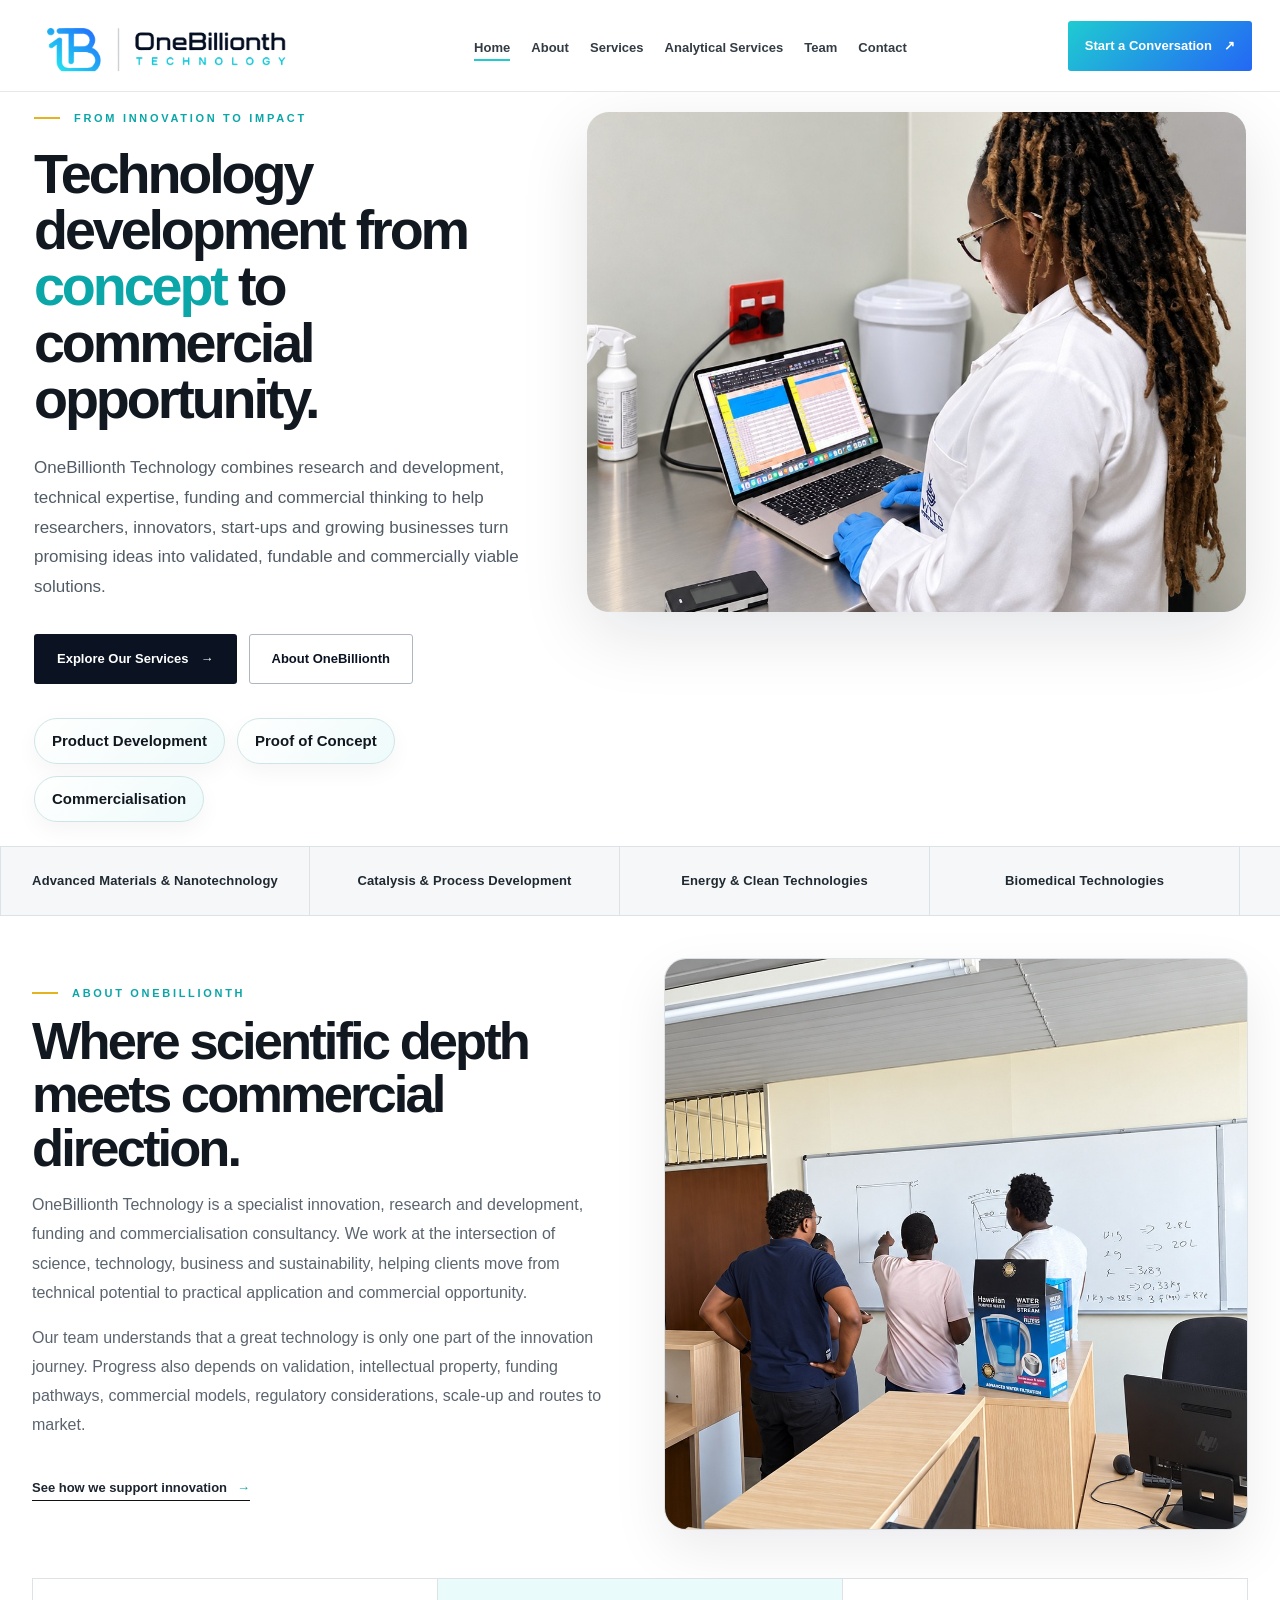
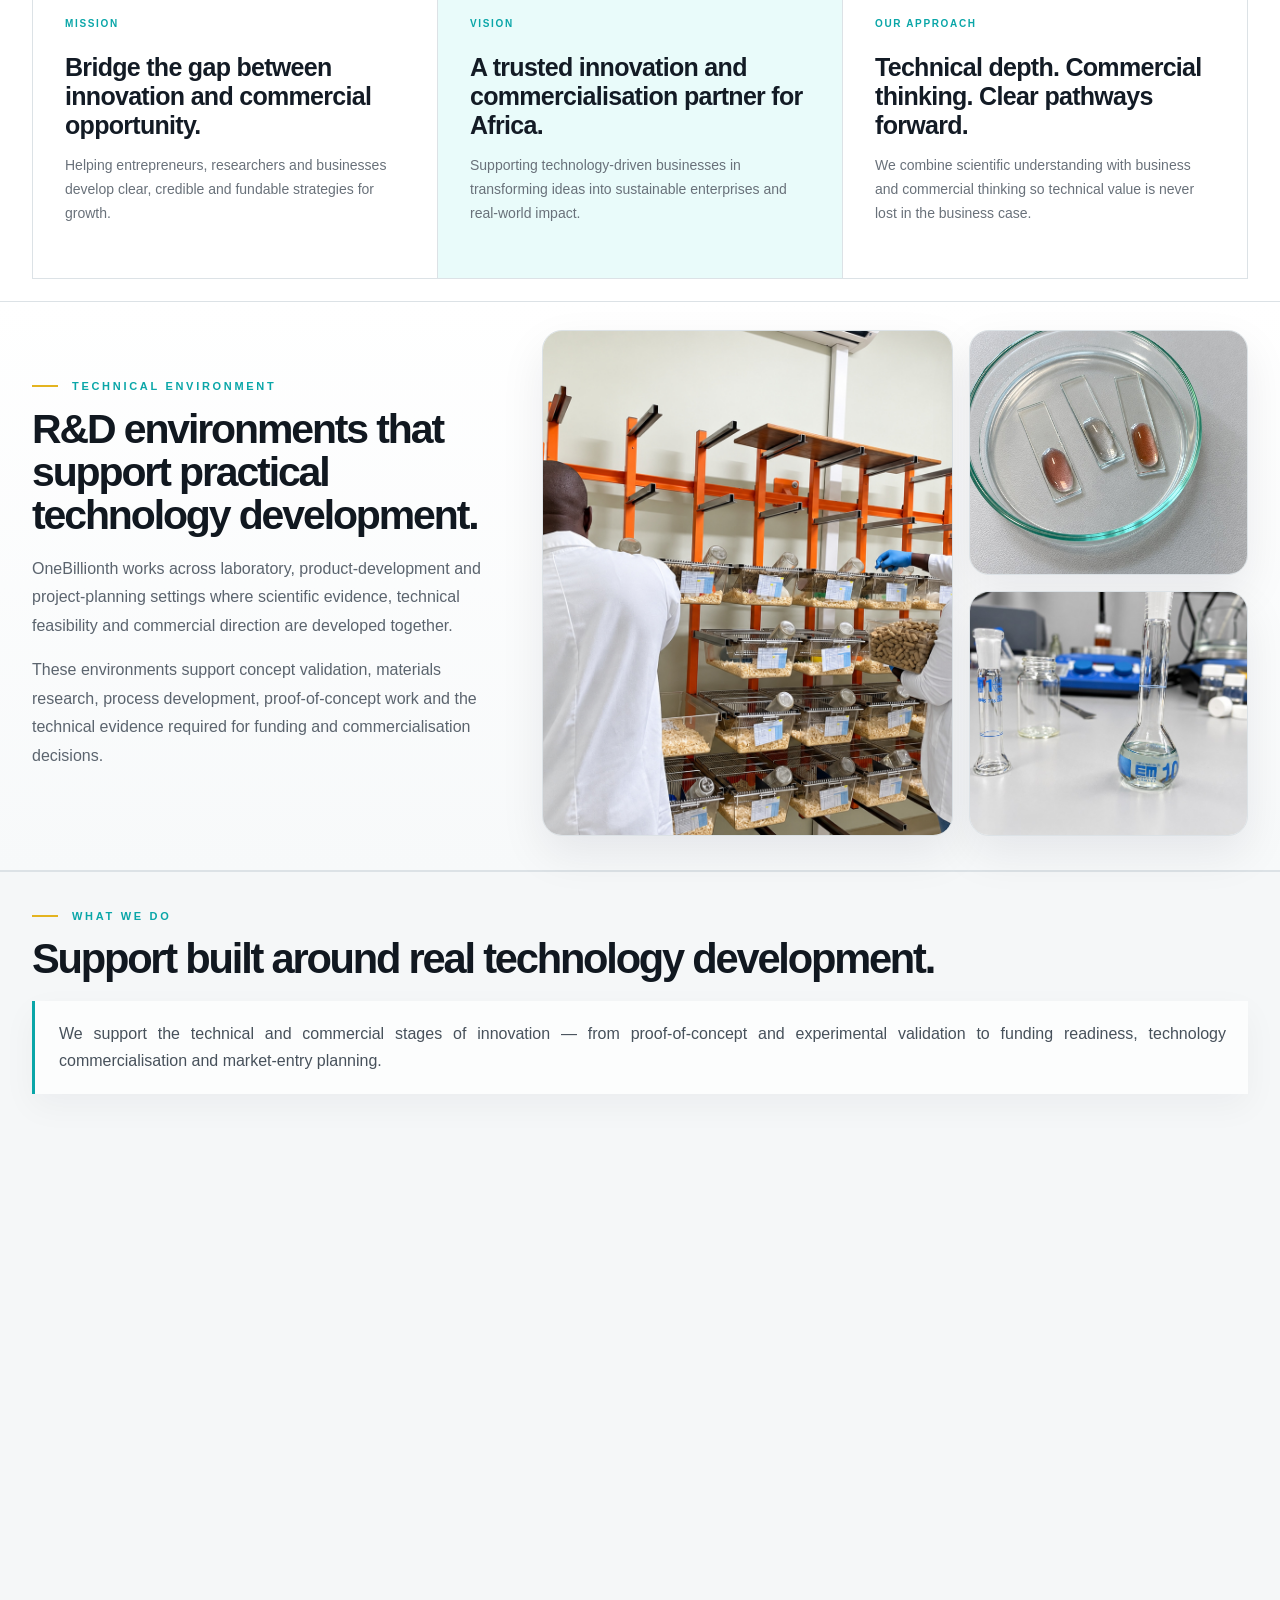
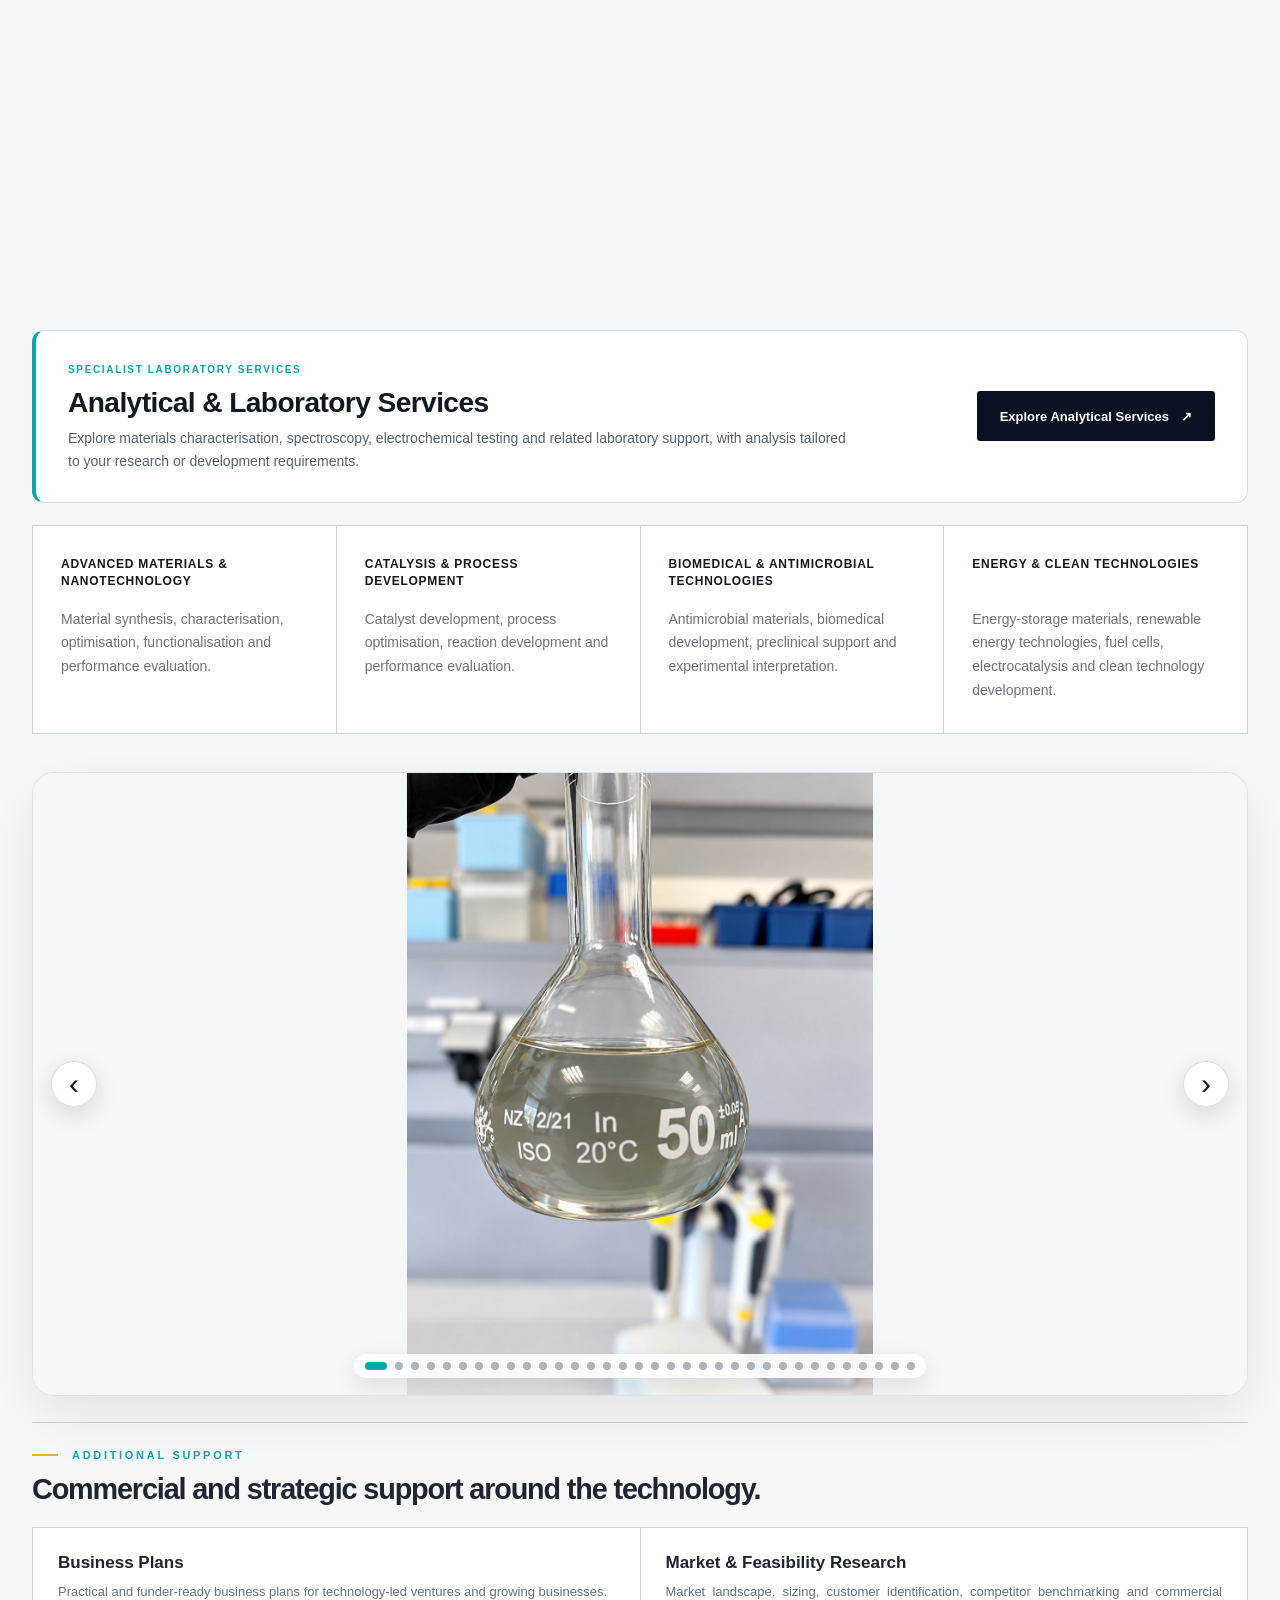
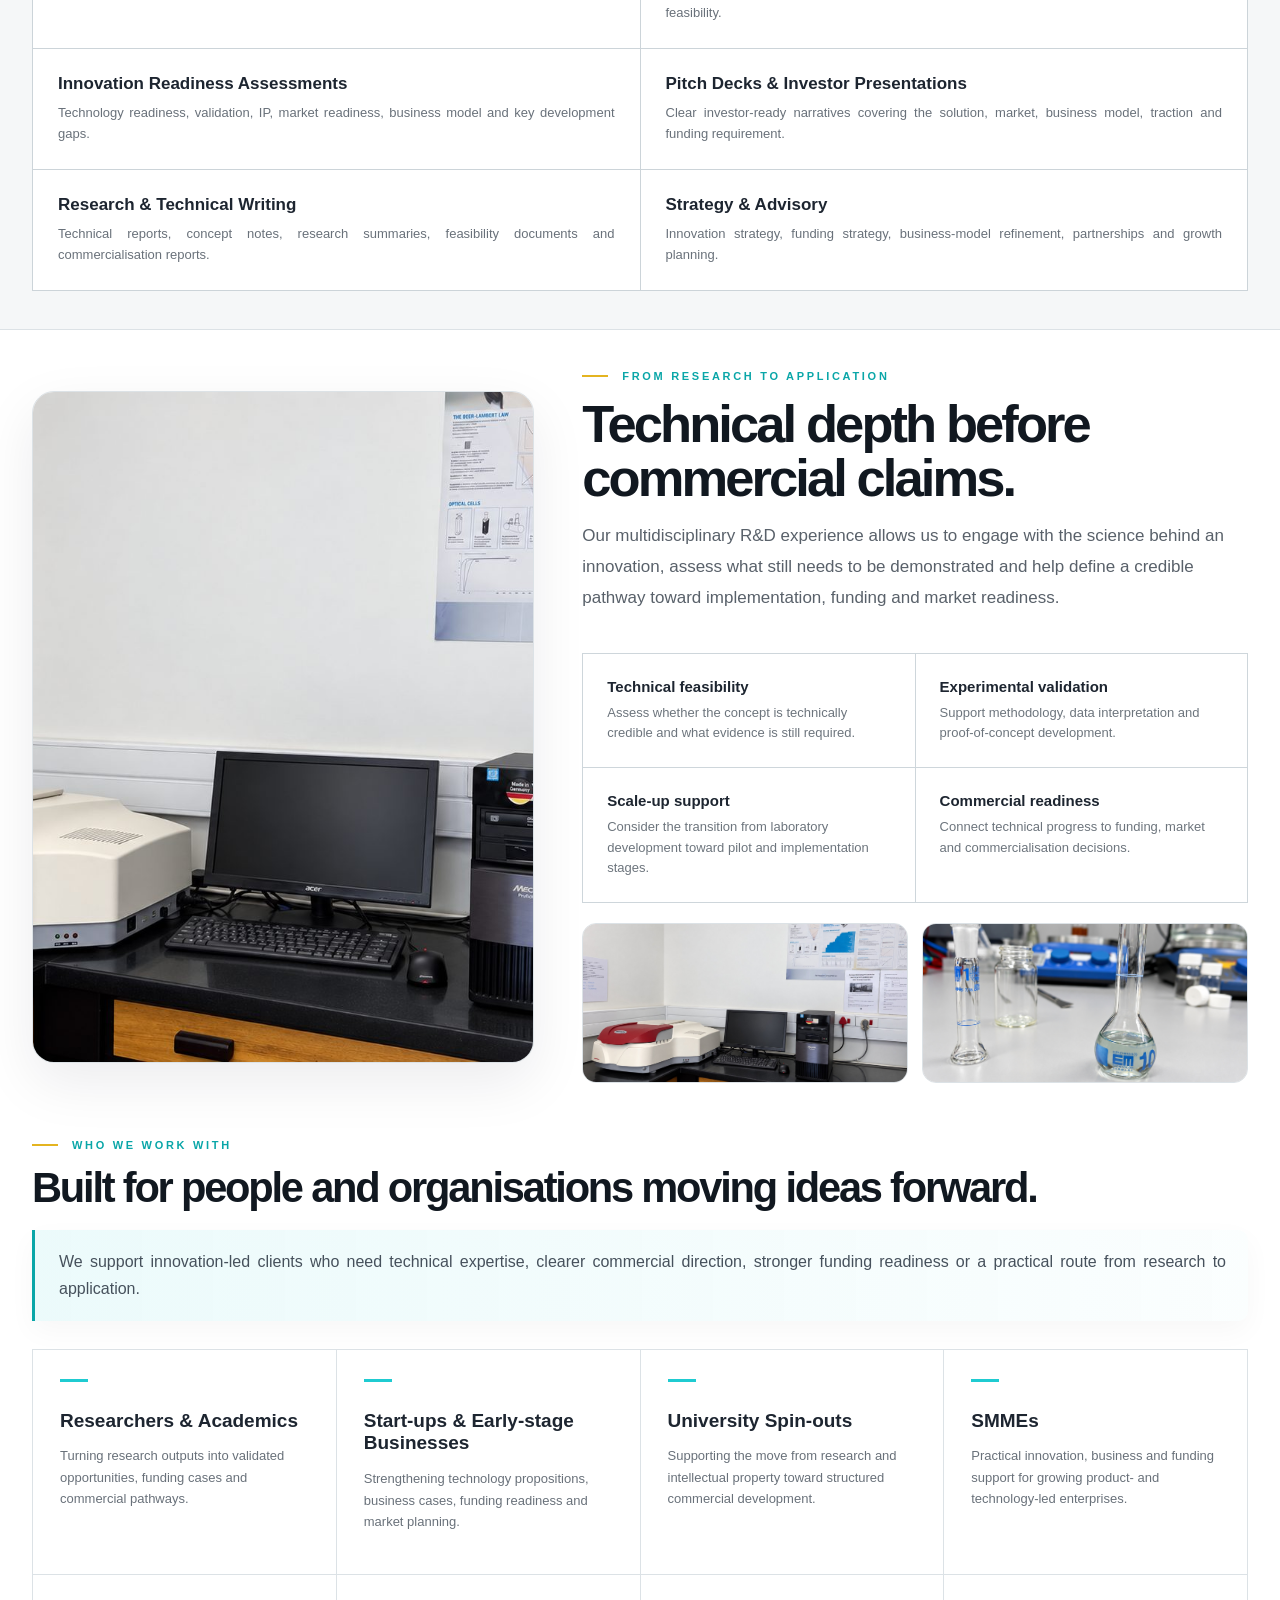
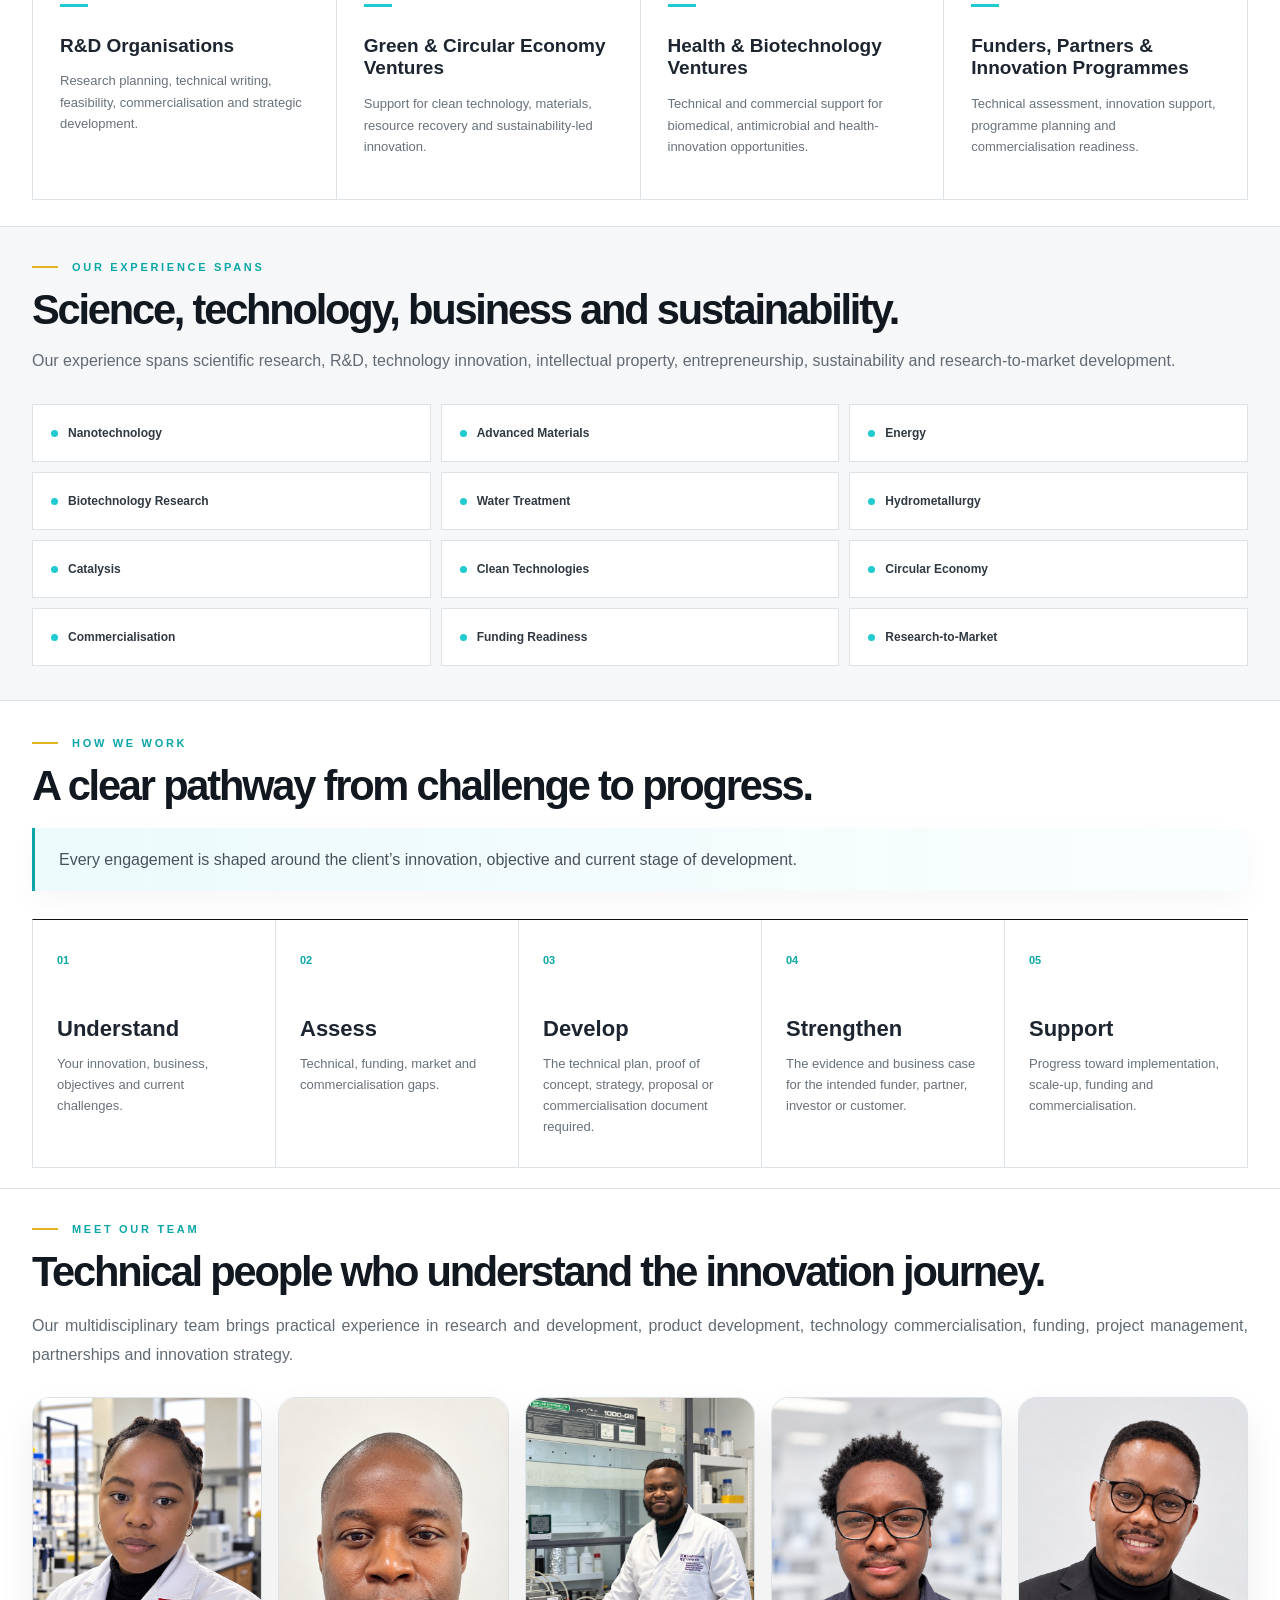
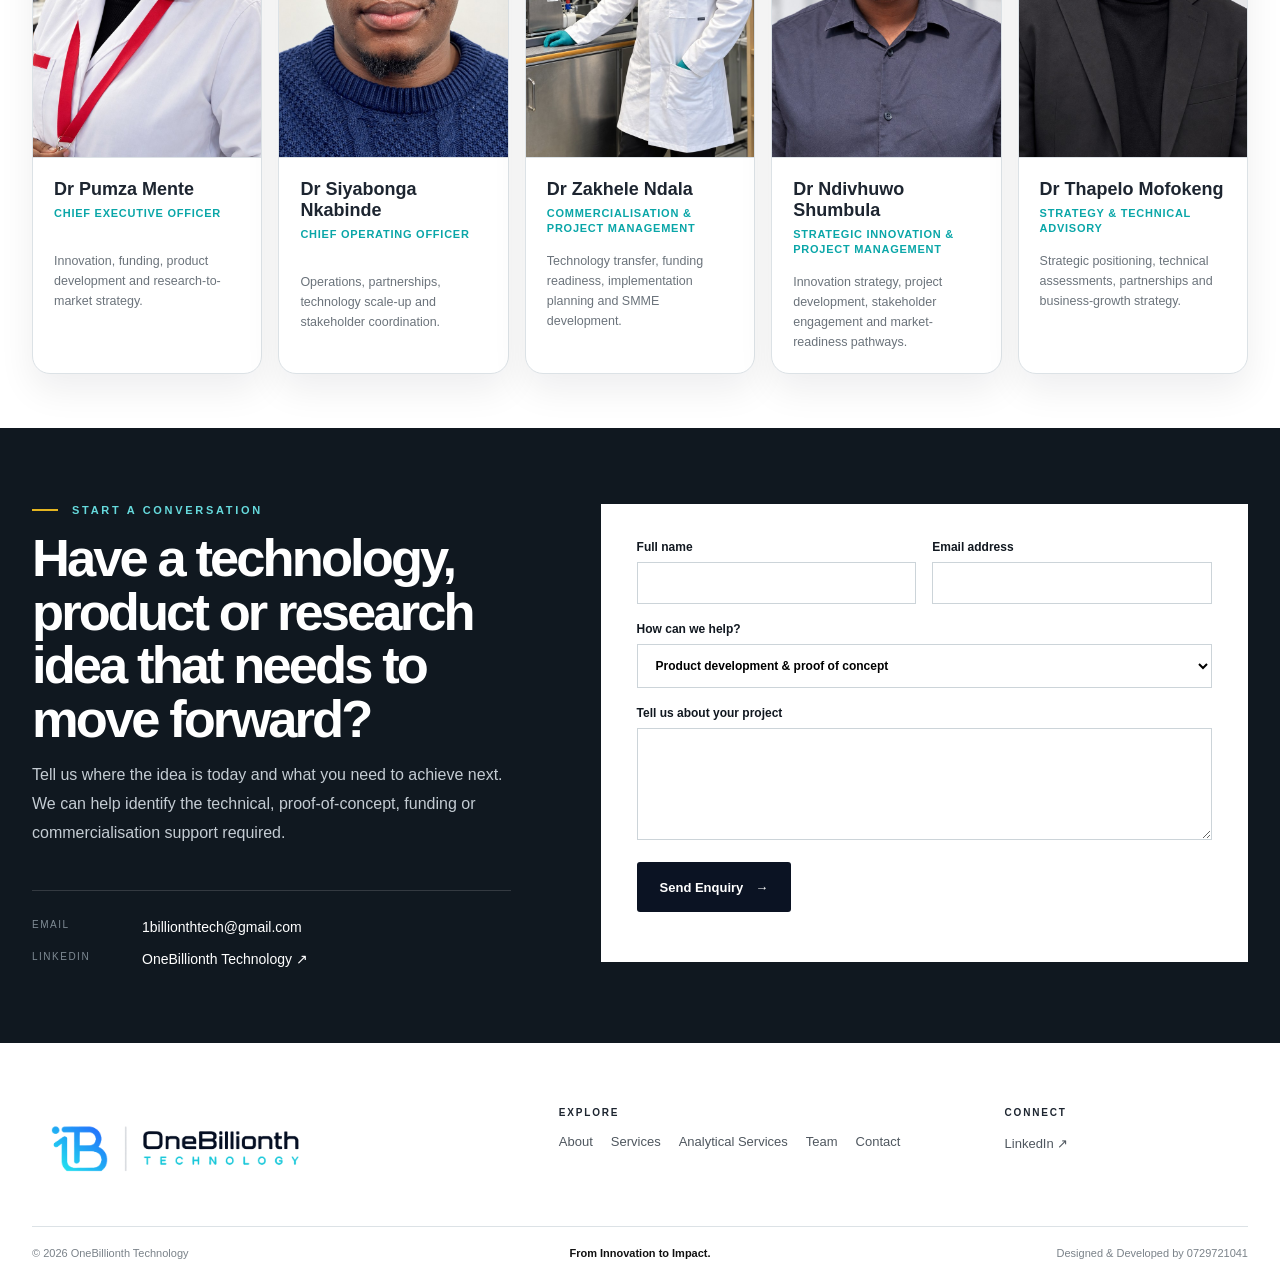
==== index.html @ 209e4586 "Add files via upload" ====
<!doctype html>
<html lang="en">
<head>
  <meta charset="utf-8" />
  <meta name="viewport" content="width=device-width, initial-scale=1" />
  <meta name="description" content="OneBillionth Technology supports product development, proof of concept, technology commercialisation, funding and science, technology and innovation training." />
  <meta name="theme-color" content="#ffffff" />
  <title>OneBillionth Technology | From Innovation to Impact</title>
  <link rel="icon" href="assets/favicon.ico" />
  <link rel="stylesheet" href="home.css" />
</head>
<body>
  <div class="page-progress" id="pageProgress"></div>

  <header class="site-header" id="siteHeader">
    <a class="brand" href="#home" aria-label="OneBillionth Technology home">
      <img src="assets/onebillionth-horizontal.png" alt="OneBillionth Technology" />
    </a>

    <nav class="desktop-nav" aria-label="Primary navigation">
      <a class="active" href="#home">Home</a>
      <a href="#about">About</a>
      <a href="#services">Services</a>
      <a href="analytical-services/index.html">Analytical Services</a>
      <a href="#team">Team</a>
      <a href="#contact">Contact</a>
    </nav>

    <a class="button button-primary desktop-cta" href="#contact">Start a Conversation <span>↗</span></a>

    <button class="menu-button" id="menuButton" aria-label="Open menu" aria-expanded="false">
      <span></span><span></span>
    </button>
    <div class="mobile-menu" id="mobileMenu" aria-hidden="true">
      <a href="#home">Home</a>
      <a href="#about">About</a>
      <a href="#services">Services</a>
      <a href="analytical-services/index.html">Analytical Services</a>
      <a href="#team">Team</a>
      <a href="#contact">Contact</a>
    </div>
  </header>

  <main>
    <section class="hero-home page-anchor" id="home">
      <div class="hero-home-inner">
        <div class="hero-home-copy reveal">
          <div class="eyebrow">FROM INNOVATION TO IMPACT</div>
          <h1>Technology development from <span>concept</span> to commercial opportunity.</h1>
          <p>OneBillionth Technology combines research and development, technical expertise, funding and commercial thinking to help researchers, innovators, start-ups and growing businesses turn promising ideas into validated, fundable and commercially viable solutions.</p>
          <div class="hero-actions">
            <a class="button button-primary" href="#services">Explore Our Services <span>→</span></a>
            <a class="button button-outline" href="#about">About OneBillionth</a>
          </div>
          <div class="hero-focus" aria-label="Core focus areas">
            <span>Product Development</span>
            <span>Proof of Concept</span>
            <span>Commercialisation</span>
          </div>
        </div>

        <div class="hero-photo reveal">
          <img src="assets/home/product-development.jpg" alt="Scientist working with research data during product development" />
        </div>
      </div>
    </section>

    <section class="focus-strip" aria-label="OneBillionth technical focus">
      <div class="focus-strip-track">
        <div class="focus-strip-group">
          <span>Advanced Materials &amp; Nanotechnology</span>
          <span>Catalysis &amp; Process Development</span>
          <span>Energy &amp; Clean Technologies</span>
          <span>Biomedical Technologies</span>
          <span>Research-to-Market</span>
        </div>
        <div class="focus-strip-group" aria-hidden="true">
          <span>Advanced Materials &amp; Nanotechnology</span>
          <span>Catalysis &amp; Process Development</span>
          <span>Energy &amp; Clean Technologies</span>
          <span>Biomedical Technologies</span>
          <span>Research-to-Market</span>
        </div>
      </div>
    </section>

    <section class="section page-anchor" id="about">
      <div class="about-layout">
        <div class="about-copy reveal">
          <div class="section-kicker">ABOUT ONEBILLIONTH</div>
          <h2>Where scientific depth meets commercial direction.</h2>
          <p>OneBillionth Technology is a specialist innovation, research and development, funding and commercialisation consultancy. We work at the intersection of science, technology, business and sustainability, helping clients move from technical potential to practical application and commercial opportunity.</p>
          <p>Our team understands that a great technology is only one part of the innovation journey. Progress also depends on validation, intellectual property, funding pathways, commercial models, regulatory considerations, scale-up and routes to market.</p>
          <div class="about-actions">
            <a class="text-link" href="#services">See how we support innovation <span>→</span></a>
          </div>
        </div>
        <div class="about-photo reveal">
          <img src="assets/home/hero-research-discussion.jpg" alt="OneBillionth team discussing a research and technology development project" />
        </div>
      </div>

      <div class="principles-grid reveal">
        <article>
          <span>MISSION</span>
          <h3>Bridge the gap between innovation and commercial opportunity.</h3>
          <p>Helping entrepreneurs, researchers and businesses develop clear, credible and fundable strategies for growth.</p>
        </article>
        <article class="principle-accent">
          <span>VISION</span>
          <h3>A trusted innovation and commercialisation partner for Africa.</h3>
          <p>Supporting technology-driven businesses in transforming ideas into sustainable enterprises and real-world impact.</p>
        </article>
        <article>
          <span>OUR APPROACH</span>
          <h3>Technical depth. Commercial thinking. Clear pathways forward.</h3>
          <p>We combine scientific understanding with business and commercial thinking so technical value is never lost in the business case.</p>
        </article>
      </div>
    </section>

    <section class="photo-story-section">
      <div class="section photo-story-layout">
        <div class="photo-story-copy reveal">
          <div class="section-kicker">TECHNICAL ENVIRONMENT</div>
          <h2>R&amp;D environments that support practical technology development.</h2>
          <p>OneBillionth works across laboratory, product-development and project-planning settings where scientific evidence, technical feasibility and commercial direction are developed together.</p>
          <p>These environments support concept validation, materials research, process development, proof-of-concept work and the technical evidence required for funding and commercialisation decisions.</p>
        </div>
        <div class="photo-story-grid">
          <figure class="photo-story-large reveal"><img src="assets/home/lab-collaboration.jpg" alt="Scientists carrying out laboratory work during product development" /></figure>
          <figure class="reveal"><img src="assets/home/materials-samples.jpg" alt="Material samples in a laboratory dish" /></figure>
          <figure class="reveal"><img src="assets/home/chemistry-validation.jpg" alt="Laboratory glassware used in validation work" /></figure>
        </div>
      </div>
    </section>

    <section class="services-section page-anchor" id="services">
      <div class="section">
        <div class="section-intro reveal">
          <div>
            <div class="section-kicker">WHAT WE DO</div>
            <h2>Support built around real technology development.</h2>
          </div>
          <p class="section-intro-lead">We support the technical and commercial stages of innovation — from proof-of-concept and experimental validation to funding readiness, technology commercialisation and market-entry planning.</p>
        </div>

        <div class="primary-services-grid">
          <article class="primary-service primary-service-feature reveal">
            <div class="primary-service-image">
              <img src="assets/slideshow/33-onebillionth-laboratory-6801-landscape.jpg" alt="Scientist carrying out laboratory product-development work" />
            </div>
            <div class="primary-service-copy">
              <span class="service-label">PRIMARY FOCUS</span>
              <h3>Product Development &amp; Proof of Concept</h3>
              <p>We help transform scientific ideas, research outputs and early-stage concepts into validated, technically credible and commercially relevant solutions.</p>
              <ul>
                <li>Concept and proof-of-concept development</li>
                <li>Experimental design and validation</li>
                <li>Technical feasibility assessments</li>
                <li>Materials and process optimisation</li>
                <li>Laboratory-to-pilot scale-up support</li>
              </ul>
            </div>
          </article>

          <article class="primary-service reveal">
            <span class="service-label">COMMERCIALISATION</span>
            <h3>Technology Commercialisation Strategy</h3>
            <p>Technology readiness, market-entry planning, product positioning, route-to-market, strategic partnerships and research-to-market planning.</p>
          </article>

          <article class="primary-service reveal">
            <span class="service-label">FUNDING</span>
            <h3>Funding Applications &amp; Grant Proposal Development</h3>
            <p>Funding readiness, proposal development, innovation descriptions, project plans, budgets, impact statements and funding motivations.</p>
          </article>

          <article class="primary-service primary-service-accent reveal">
            <span class="service-label">CAPABILITY BUILDING</span>
            <h3>Science, Technology &amp; Innovation Education and Training</h3>
            <p>Practical, industry-focused training in technical disciplines, research methods, innovation skills, commercialisation and funding readiness.</p>
          </article>
        </div>

        <div aria-label="Analytical and laboratory services" class="analytical-main-callout reveal">
<div class="analytical-main-callout-copy">
<span class="service-label">SPECIALIST LABORATORY SERVICES</span>
<h3>Analytical &amp; Laboratory Services</h3>
<p>Explore materials characterisation, spectroscopy, electrochemical testing and related laboratory support, with analysis tailored to your research or development requirements.</p>
</div>
<a class="button button-primary" href="analytical-services/index.html">Explore Analytical Services <span aria-hidden="true">↗</span></a>
</div>

        <div class="technical-capabilities reveal">
          <div>
            <span>ADVANCED MATERIALS &amp; NANOTECHNOLOGY</span>
            <p>Material synthesis, characterisation, optimisation, functionalisation and performance evaluation.</p>
          </div>
          <div>
            <span>CATALYSIS &amp; PROCESS DEVELOPMENT</span>
            <p>Catalyst development, process optimisation, reaction development and performance evaluation.</p>
          </div>
          <div>
            <span>BIOMEDICAL &amp; ANTIMICROBIAL TECHNOLOGIES</span>
            <p>Antimicrobial materials, biomedical development, preclinical support and experimental interpretation.</p>
          </div>
          <div>
            <span>ENERGY &amp; CLEAN TECHNOLOGIES</span>
            <p>Energy-storage materials, renewable energy technologies, fuel cells, electrocatalysis and clean technology development.</p>
          </div>
        </div>

        <div class="rd-slideshow reveal" data-slideshow aria-label="OneBillionth research and laboratory image slideshow">
          <div class="rd-slides">
            <figure class="rd-slide active"><img src="assets/slideshow/07-onebillionth-img-4327.jpg" alt="OneBillionth Technology research and laboratory photograph 1" /></figure>
            <figure class="rd-slide"><img src="assets/slideshow/08-onebillionth-img-4506.jpg" alt="OneBillionth Technology research and laboratory photograph 2" loading="lazy" decoding="async" /></figure>
            <figure class="rd-slide"><img src="assets/slideshow/09-onebillionth-img-4804.jpg" alt="OneBillionth Technology research and laboratory photograph 3" loading="lazy" decoding="async" /></figure>
            <figure class="rd-slide"><img src="assets/slideshow/10-onebillionth-img-4805.jpg" alt="OneBillionth Technology research and laboratory photograph 4" loading="lazy" decoding="async" /></figure>
            <figure class="rd-slide"><img src="assets/slideshow/11-onebillionth-img-5172.jpg" alt="OneBillionth Technology research and laboratory photograph 5" loading="lazy" decoding="async" /></figure>
            <figure class="rd-slide"><img src="assets/slideshow/12-onebillionth-img-5571.jpg" alt="OneBillionth Technology research and laboratory photograph 6" loading="lazy" decoding="async" /></figure>
            <figure class="rd-slide"><img src="assets/slideshow/13-onebillionth-img-5574.jpg" alt="OneBillionth Technology research and laboratory photograph 7" loading="lazy" decoding="async" /></figure>
            <figure class="rd-slide"><img src="assets/slideshow/14-onebillionth-img-5585.jpg" alt="OneBillionth Technology research and laboratory photograph 8" loading="lazy" decoding="async" /></figure>
            <figure class="rd-slide"><img src="assets/slideshow/19-onebillionth-laboratory-6786-landscape.jpg" alt="OneBillionth Technology research and laboratory photograph 9" loading="lazy" decoding="async" /></figure>
            <figure class="rd-slide"><img src="assets/slideshow/20-onebillionth-laboratory-6788-landscape.jpg" alt="OneBillionth Technology research and laboratory photograph 10" loading="lazy" decoding="async" /></figure>
            <figure class="rd-slide"><img src="assets/slideshow/21-onebillionth-laboratory-6789-landscape.jpg" alt="OneBillionth Technology research and laboratory photograph 11" loading="lazy" decoding="async" /></figure>
            <figure class="rd-slide"><img src="assets/slideshow/22-onebillionth-laboratory-6790-landscape.jpg" alt="OneBillionth Technology research and laboratory photograph 12" loading="lazy" decoding="async" /></figure>
            <figure class="rd-slide"><img src="assets/slideshow/23-onebillionth-laboratory-6791-landscape.jpg" alt="OneBillionth Technology research and laboratory photograph 13" loading="lazy" decoding="async" /></figure>
            <figure class="rd-slide"><img src="assets/slideshow/24-onebillionth-laboratory-6792-landscape.jpg" alt="OneBillionth Technology research and laboratory photograph 14" loading="lazy" decoding="async" /></figure>
            <figure class="rd-slide"><img src="assets/slideshow/25-onebillionth-laboratory-6793-landscape.jpg" alt="OneBillionth Technology research and laboratory photograph 15" loading="lazy" decoding="async" /></figure>
            <figure class="rd-slide"><img src="assets/slideshow/26-onebillionth-laboratory-6794-landscape.jpg" alt="OneBillionth Technology research and laboratory photograph 16" loading="lazy" decoding="async" /></figure>
            <figure class="rd-slide"><img src="assets/slideshow/27-onebillionth-laboratory-6795-landscape.jpg" alt="OneBillionth Technology research and laboratory photograph 17" loading="lazy" decoding="async" /></figure>
            <figure class="rd-slide"><img src="assets/slideshow/28-onebillionth-laboratory-6796-landscape.jpg" alt="OneBillionth Technology research and laboratory photograph 18" loading="lazy" decoding="async" /></figure>
            <figure class="rd-slide"><img src="assets/slideshow/29-onebillionth-laboratory-6797-landscape.jpg" alt="OneBillionth Technology research and laboratory photograph 19" loading="lazy" decoding="async" /></figure>
            <figure class="rd-slide"><img src="assets/slideshow/30-onebillionth-laboratory-6798-landscape.jpg" alt="OneBillionth Technology research and laboratory photograph 20" loading="lazy" decoding="async" /></figure>
            <figure class="rd-slide"><img src="assets/slideshow/31-onebillionth-laboratory-6799-landscape.jpg" alt="OneBillionth Technology research and laboratory photograph 21" loading="lazy" decoding="async" /></figure>
            <figure class="rd-slide"><img src="assets/slideshow/32-onebillionth-laboratory-6800-landscape.jpg" alt="OneBillionth Technology research and laboratory photograph 22" loading="lazy" decoding="async" /></figure>
            <figure class="rd-slide"><img src="assets/slideshow/33-onebillionth-laboratory-6801-landscape.jpg" alt="OneBillionth Technology research and laboratory photograph 23" loading="lazy" decoding="async" /></figure>
            <figure class="rd-slide"><img src="assets/slideshow/34-onebillionth-laboratory-6802-portrait.jpg" alt="OneBillionth Technology research and laboratory photograph 24" loading="lazy" decoding="async" /></figure>
            <figure class="rd-slide"><img src="assets/slideshow/35-onebillionth-laboratory-6803-portrait.jpg" alt="OneBillionth Technology research and laboratory photograph 25" loading="lazy" decoding="async" /></figure>
            <figure class="rd-slide"><img src="assets/slideshow/36-onebillionth-laboratory-6804-landscape.jpg" alt="OneBillionth Technology research and laboratory photograph 26" loading="lazy" decoding="async" /></figure>
            <figure class="rd-slide"><img src="assets/slideshow/37-onebillionth-laboratory-6805-landscape.jpg" alt="OneBillionth Technology research and laboratory photograph 27" loading="lazy" decoding="async" /></figure>
            <figure class="rd-slide"><img src="assets/slideshow/38-onebillionth-laboratory-6806-landscape.jpg" alt="OneBillionth Technology research and laboratory photograph 28" loading="lazy" decoding="async" /></figure>
            <figure class="rd-slide"><img src="assets/slideshow/39-onebillionth-laboratory-6807-landscape.jpg" alt="OneBillionth Technology research and laboratory photograph 29" loading="lazy" decoding="async" /></figure>
            <figure class="rd-slide"><img src="assets/slideshow/40-onebillionth-laboratory-6808-landscape.jpg" alt="OneBillionth Technology research and laboratory photograph 30" loading="lazy" decoding="async" /></figure>
            <figure class="rd-slide"><img src="assets/slideshow/41-onebillionth-laboratory-6809-landscape.jpg" alt="OneBillionth Technology research and laboratory photograph 31" loading="lazy" decoding="async" /></figure>
            <figure class="rd-slide"><img src="assets/slideshow/42-onebillionth-laboratory-6811-landscape.jpg" alt="OneBillionth Technology research and laboratory photograph 32" loading="lazy" decoding="async" /></figure>
            <figure class="rd-slide"><img src="assets/slideshow/43-onebillionth-laboratory-6812-landscape.jpg" alt="OneBillionth Technology research and laboratory photograph 33" loading="lazy" decoding="async" /></figure>
            <figure class="rd-slide"><img src="assets/slideshow/44-onebillionth-laboratory-6813-landscape.jpg" alt="OneBillionth Technology research and laboratory photograph 34" loading="lazy" decoding="async" /></figure>
          </div>
          <button class="rd-slide-control rd-slide-prev" type="button" aria-label="Previous image">‹</button>
          <button class="rd-slide-control rd-slide-next" type="button" aria-label="Next image">›</button>
          <div class="rd-slide-dots" aria-label="Choose slideshow image"></div>
        </div>

        <div class="support-services reveal">
          <div class="support-services-title">
            <div class="section-kicker">ADDITIONAL SUPPORT</div>
            <h3>Commercial and strategic support around the technology.</h3>
          </div>
          <div class="support-services-grid">
            <article><h4>Business Plans</h4><p>Practical and funder-ready business plans for technology-led ventures and growing businesses.</p></article>
            <article><h4>Market &amp; Feasibility Research</h4><p>Market landscape, sizing, customer identification, competitor benchmarking and commercial feasibility.</p></article>
            <article><h4>Innovation Readiness Assessments</h4><p>Technology readiness, validation, IP, market readiness, business model and key development gaps.</p></article>
            <article><h4>Pitch Decks &amp; Investor Presentations</h4><p>Clear investor-ready narratives covering the solution, market, business model, traction and funding requirement.</p></article>
            <article><h4>Research &amp; Technical Writing</h4><p>Technical reports, concept notes, research summaries, feasibility documents and commercialisation reports.</p></article>
            <article><h4>Strategy &amp; Advisory</h4><p>Innovation strategy, funding strategy, business-model refinement, partnerships and growth planning.</p></article>
          </div>
        </div>
      </div>
    </section>

    <section class="proof-section">
      <div class="section proof-grid">
        <div class="proof-photo reveal">
          <img src="assets/home/lab-equipment.jpg" alt="Laboratory equipment used in research and technology development" />
        </div>
        <div class="proof-copy reveal">
          <div class="section-kicker">FROM RESEARCH TO APPLICATION</div>
          <h2>Technical depth before commercial claims.</h2>
          <p>Our multidisciplinary R&amp;D experience allows us to engage with the science behind an innovation, assess what still needs to be demonstrated and help define a credible pathway toward implementation, funding and market readiness.</p>
          <div class="proof-points">
            <div><strong>Technical feasibility</strong><span>Assess whether the concept is technically credible and what evidence is still required.</span></div>
            <div><strong>Experimental validation</strong><span>Support methodology, data interpretation and proof-of-concept development.</span></div>
            <div><strong>Scale-up support</strong><span>Consider the transition from laboratory development toward pilot and implementation stages.</span></div>
            <div><strong>Commercial readiness</strong><span>Connect technical progress to funding, market and commercialisation decisions.</span></div>
          </div>
          <div class="proof-mini-gallery">
            <img src="assets/home/lab-equipment-wide.jpg" alt="Laboratory analysis equipment" />
            <img src="assets/home/glassware-closeup.jpg" alt="Laboratory glassware and sample preparation" />
          </div>
        </div>
      </div>
    </section>

    <section class="section audience-section">
      <div class="section-intro compact reveal">
        <div>
          <div class="section-kicker">WHO WE WORK WITH</div>
          <h2>Built for people and organisations moving ideas forward.</h2>
        </div>
        <p class="context-lead">We support innovation-led clients who need technical expertise, clearer commercial direction, stronger funding readiness or a practical route from research to application.</p>
      </div>
      <div class="audience-grid">
        <article class="audience-card reveal"><h3>Researchers &amp; Academics</h3><p>Turning research outputs into validated opportunities, funding cases and commercial pathways.</p></article>
        <article class="audience-card reveal"><h3>Start-ups &amp; Early-stage Businesses</h3><p>Strengthening technology propositions, business cases, funding readiness and market planning.</p></article>
        <article class="audience-card reveal"><h3>University Spin-outs</h3><p>Supporting the move from research and intellectual property toward structured commercial development.</p></article>
        <article class="audience-card reveal"><h3>SMMEs</h3><p>Practical innovation, business and funding support for growing product- and technology-led enterprises.</p></article>
        <article class="audience-card reveal"><h3>R&amp;D Organisations</h3><p>Research planning, technical writing, feasibility, commercialisation and strategic development.</p></article>
        <article class="audience-card reveal"><h3>Green &amp; Circular Economy Ventures</h3><p>Support for clean technology, materials, resource recovery and sustainability-led innovation.</p></article>
        <article class="audience-card reveal"><h3>Health &amp; Biotechnology Ventures</h3><p>Technical and commercial support for biomedical, antimicrobial and health-innovation opportunities.</p></article>
        <article class="audience-card reveal"><h3>Funders, Partners &amp; Innovation Programmes</h3><p>Technical assessment, innovation support, programme planning and commercialisation readiness.</p></article>
      </div>
    </section>

    <section class="experience-section">
      <div class="section experience-layout">
        <div class="experience-copy reveal">
          <div class="section-kicker">OUR EXPERIENCE SPANS</div>
          <h2>Science, technology, business and sustainability.</h2>
          <p>Our experience spans scientific research, R&amp;D, technology innovation, intellectual property, entrepreneurship, sustainability and research-to-market development.</p>
        </div>
        <div class="experience-tags reveal">
          <span>Nanotechnology</span><span>Advanced Materials</span><span>Energy</span><span>Biotechnology Research</span><span>Water Treatment</span><span>Hydrometallurgy</span><span>Catalysis</span><span>Clean Technologies</span><span>Circular Economy</span><span>Commercialisation</span><span>Funding Readiness</span><span>Research-to-Market</span>
        </div>
      </div>
    </section>

    <section class="process-section">
      <div class="section">
        <div class="section-intro compact reveal">
          <div>
            <div class="section-kicker">HOW WE WORK</div>
            <h2>A clear pathway from challenge to progress.</h2>
          </div>
          <p class="context-lead">Every engagement is shaped around the client’s innovation, objective and current stage of development.</p>
        </div>
        <div class="process-grid">
          <article class="reveal"><span>01</span><h3>Understand</h3><p>Your innovation, business, objectives and current challenges.</p></article>
          <article class="reveal"><span>02</span><h3>Assess</h3><p>Technical, funding, market and commercialisation gaps.</p></article>
          <article class="reveal"><span>03</span><h3>Develop</h3><p>The technical plan, proof of concept, strategy, proposal or commercialisation document required.</p></article>
          <article class="reveal"><span>04</span><h3>Strengthen</h3><p>The evidence and business case for the intended funder, partner, investor or customer.</p></article>
          <article class="reveal"><span>05</span><h3>Support</h3><p>Progress toward implementation, scale-up, funding and commercialisation.</p></article>
        </div>
      </div>
    </section>

    <section class="section team-section page-anchor" id="team">
      <div class="team-heading reveal">
        <div class="section-kicker">MEET OUR TEAM</div>
        <h2>Technical people who understand the innovation journey.</h2>
        <p>Our multidisciplinary team brings practical experience in research and development, product development, technology commercialisation, funding, project management, partnerships and innovation strategy.</p>
      </div>

      <div class="team-grid">
        <article class="team-card reveal">
          <img src="assets/team/Dr Pumza Mente.jpg" alt="Dr Pumza Mente" />
          <div><h3>Dr Pumza Mente</h3><strong>Chief Executive Officer</strong><p>Innovation, funding, product development and research-to-market strategy.</p></div>
        </article>
        <article class="team-card reveal">
          <img src="assets/team/Dr Siyabonga Nkabinde.jpg" alt="Dr Siyabonga Nkabinde" />
          <div><h3>Dr Siyabonga Nkabinde</h3><strong>Chief Operating Officer</strong><p>Operations, partnerships, technology scale-up and stakeholder coordination.</p></div>
        </article>
        <article class="team-card reveal">
          <img src="assets/team/Dr Zakhele Ndala.jpg" alt="Dr Zakhele Ndala" />
          <div><h3>Dr Zakhele Ndala</h3><strong>Commercialisation &amp; Project Management</strong><p>Technology transfer, funding readiness, implementation planning and SMME development.</p></div>
        </article>
        <article class="team-card reveal">
          <img src="assets/team/Dr Ndivhuwo Shumbula.jpg" alt="Dr Ndivhuwo Shumbula" />
          <div><h3>Dr Ndivhuwo Shumbula</h3><strong>Strategic Innovation &amp; Project Management</strong><p>Innovation strategy, project development, stakeholder engagement and market-readiness pathways.</p></div>
        </article>
        <article class="team-card reveal">
          <img src="assets/team/Dr Thapelo Mofokeng.jpg" alt="Dr Thapelo Mofokeng" />
          <div><h3>Dr Thapelo Mofokeng</h3><strong>Strategy &amp; Technical Advisory</strong><p>Strategic positioning, technical assessments, partnerships and business-growth strategy.</p></div>
        </article>
      </div>
    </section>

    <section class="contact-section page-anchor" id="contact">
      <div class="section contact-layout">
        <div class="contact-copy reveal">
          <div class="section-kicker">START A CONVERSATION</div>
          <h2>Have a technology, product or research idea that needs to move forward?</h2>
          <p>Tell us where the idea is today and what you need to achieve next. We can help identify the technical, proof-of-concept, funding or commercialisation support required.</p>
          <div class="contact-details">
            <div><span>Email</span><a href="mailto:1billionthtech@gmail.com">1billionthtech@gmail.com</a></div>
            <div><span>LinkedIn</span><a href="https://www.linkedin.com/company/onebillionth-technology/" target="_blank" rel="noreferrer">OneBillionth Technology ↗</a></div>
          </div>
        </div>

        <form class="contact-form reveal" data-review-form>
          <div class="field-grid">
            <label>Full name<input name="name" required /></label>
            <label>Email address<input name="email" type="email" required /></label>
          </div>
          <label>How can we help?
            <select name="service">
              <option>Product development & proof of concept</option>
              <option>Technology commercialisation</option>
              <option>Funding applications & grants</option>
              <option>Science, technology & innovation training</option>
              <option>Business planning</option>
              <option>Market & feasibility research</option>
              <option>Research & technical writing</option>
              <option>Strategy & advisory</option>
              <option>Other</option>
            </select>
          </label>
          <label>Tell us about your project<textarea name="message" rows="6"></textarea></label>
          <button class="button button-primary" type="submit">Send Enquiry <span>→</span></button>
          <p class="form-note"></p>
        </form>
      </div>
    </section>
  </main>

  <footer class="site-footer">
    <div class="footer-main">
      <a class="footer-logo" href="#home"><img src="assets/onebillionth-horizontal.png" alt="OneBillionth Technology" /></a>
      <div class="footer-nav">
        <strong>Explore</strong>
        <div><a href="#about">About</a><a href="#services">Services</a>
      <a href="analytical-services/index.html">Analytical Services</a><a href="#team">Team</a><a href="#contact">Contact</a></div>
      </div>
      <div class="footer-contact">
        <strong>Connect</strong>
        <a href="https://www.linkedin.com/company/onebillionth-technology/" target="_blank" rel="noreferrer">LinkedIn ↗</a>
      </div>
    </div>
    <div class="footer-bottom">
      <span>© 2026 OneBillionth Technology</span>
      <span>From Innovation to Impact.</span>
      <span>Designed &amp; Developed by 0729721041</span>
    </div>
  </footer>

  <button class="back-top" id="backTop" aria-label="Back to top">↑</button>
  <script src="script.js"></script>
</body>
</html>
---- home.css ----
:root{
  --ink:#0b1323;
  --text:#1d2530;
  --muted:#606a75;
  --teal:#1fcbd1;
  --teal-deep:#0aa6a8;
  --blue:#2467f5;
  --off:#f5f7f8;
  --soft:#eef4f5;
  --line:#dce2e6;
  --white:#fff;
  --max:1440px;
  --shadow:0 20px 60px rgba(20,38,55,.09);
}
*{box-sizing:border-box}
html{scroll-behavior:smooth}
body{margin:0;background:#fff;color:var(--text);font-family:Inter,"Segoe UI",Arial,sans-serif;-webkit-font-smoothing:antialiased}
a{color:inherit;text-decoration:none}
img{display:block;max-width:100%}
button,input,select,textarea{font:inherit}
.page-anchor{scroll-margin-top:94px}
.page-progress{position:fixed;left:0;top:0;height:3px;background:linear-gradient(90deg,var(--teal),var(--blue));width:0;z-index:2000}

/* Header */
.site-header{position:sticky;top:0;z-index:1000;height:92px;padding:0 max(28px,calc((100vw - var(--max))/2));display:grid;grid-template-columns:340px 1fr auto;align-items:center;gap:28px;background:rgba(255,255,255,.97);border-bottom:1px solid rgba(11,19,35,.1);backdrop-filter:blur(12px);transition:.25s}
.site-header.scrolled{box-shadow:0 8px 30px rgba(11,19,35,.07)}
.brand{width:300px;overflow:hidden}
.brand img{width:100%;height:auto}
.desktop-nav{display:flex;justify-content:center;gap:34px}
.desktop-nav a{position:relative;padding:34px 0 30px;font-size:14px;font-weight:650;color:#333b43}
.desktop-nav a:after{content:"";position:absolute;left:0;right:0;bottom:24px;height:2px;background:var(--teal);transform:scaleX(0);transform-origin:center;transition:.2s}
.desktop-nav a:hover:after,.desktop-nav a.active:after{transform:scaleX(1)}
.button{display:inline-flex;align-items:center;justify-content:center;gap:12px;min-height:50px;padding:0 22px;border-radius:3px;font-size:13px;font-weight:800;transition:.22s;border:1px solid transparent;cursor:pointer}
.button-primary{background:var(--ink);color:#fff}.button-primary:hover{background:var(--blue);transform:translateY(-2px)}
.button-outline{border-color:#aeb7bf;background:#fff;color:var(--ink)}.button-outline:hover{border-color:var(--ink);transform:translateY(-2px)}
.desktop-cta{background:linear-gradient(135deg,var(--teal),var(--blue));color:#fff;border:none}
.menu-button{display:none;width:45px;height:45px;border:0;background:transparent;position:relative}.menu-button span{position:absolute;left:9px;right:9px;height:2px;background:#111}.menu-button span:first-child{top:17px}.menu-button span:last-child{top:27px}.mobile-menu{display:none}

/* Hero */
.hero-home{background:#fff;padding:82px 0 62px}
.hero-home-inner{width:min(var(--max),calc(100% - 64px));margin:auto;display:grid;grid-template-columns:minmax(0,.95fr) minmax(540px,1.05fr);gap:70px;align-items:center}
.eyebrow,.section-kicker{display:flex;align-items:center;gap:14px;color:var(--teal-deep);font-size:11px;font-weight:850;letter-spacing:2.7px}.eyebrow:before,.section-kicker:before{content:"";width:26px;height:2px;background:#e4b420}
.hero-home h1{max-width:760px;margin:22px 0 26px;font-size:clamp(56px,5.9vw,88px);line-height:.98;letter-spacing:-5px;font-weight:730;color:#111820}.hero-home h1 span{color:var(--teal-deep)}
.hero-home-copy>p{max-width:720px;margin:0;color:#515b65;font-size:17px;line-height:1.75}
.hero-actions{display:flex;gap:12px;margin-top:32px}.hero-focus{display:flex;gap:14px;flex-wrap:wrap;margin-top:32px;font-size:10px;font-weight:800;text-transform:uppercase;letter-spacing:1.35px;color:#5d6670}.hero-focus span+span:before{content:"•";margin-right:14px;color:var(--teal-deep)}
.hero-photo{position:relative;overflow:hidden;background:#eef2f4;min-height:610px}.hero-photo img{width:100%;height:610px;object-fit:cover;object-position:center}.hero-photo:after{content:"";position:absolute;inset:auto 0 0;height:35%;background:linear-gradient(transparent,rgba(7,16,27,.58))}.hero-photo-caption{position:absolute;z-index:2;left:28px;right:28px;bottom:25px;color:#fff;display:flex;justify-content:space-between;gap:30px;align-items:flex-end}.hero-photo-caption strong{font-size:18px}.hero-photo-caption span{font-size:12px;color:#e7eff3}
.focus-strip{background:var(--off);border-top:1px solid var(--line);border-bottom:1px solid var(--line)}.focus-strip-inner{width:min(var(--max),calc(100% - 64px));margin:auto;display:grid;grid-template-columns:repeat(5,1fr)}.focus-strip span{padding:20px 15px;border-right:1px solid var(--line);font-size:11px;line-height:1.35;font-weight:760;text-align:center;color:#343b42}.focus-strip span:first-child{border-left:1px solid var(--line)}

/* Shared */
.section{width:min(var(--max),calc(100% - 64px));margin:auto;padding:104px 0}.section-intro{display:grid;grid-template-columns:minmax(0,1fr) minmax(360px,.72fr);gap:90px;align-items:end;margin-bottom:52px}.section-intro.compact{margin-bottom:42px}.section-intro h2,.about-copy h2,.proof-copy h2,.experience-copy h2,.team-heading h2,.contact-copy h2{margin:15px 0 0;font-size:clamp(38px,4.1vw,60px);line-height:1.02;letter-spacing:-2.9px;font-weight:710;color:#111820}.section-intro>p{margin:0;color:#5c646d;font-size:16px;line-height:1.75}.text-link{display:inline-flex;gap:10px;align-items:center;margin-top:25px;padding-bottom:5px;border-bottom:1px solid #111;font-size:13px;font-weight:760}.text-link span{color:var(--teal-deep)}

/* About */
.about-layout{display:grid;grid-template-columns:1fr 1fr;gap:70px;align-items:center}.about-copy>p{max-width:680px;color:#5b646e;font-size:16px;line-height:1.82}.about-photo img{width:100%;height:570px;object-fit:cover}.principles-grid{display:grid;grid-template-columns:repeat(3,1fr);margin-top:70px;border-top:1px solid var(--line);border-left:1px solid var(--line)}.principles-grid article{padding:34px 32px;min-height:300px;border-right:1px solid var(--line);border-bottom:1px solid var(--line);background:#fff}.principles-grid article span,.service-label{font-size:10px;font-weight:850;letter-spacing:1.65px;color:var(--teal-deep)}.principles-grid h3{margin:22px 0 14px;font-size:25px;line-height:1.16;letter-spacing:-.7px;color:#131b25}.principles-grid p{margin:0;color:#69717a;font-size:14px;line-height:1.7}.principle-accent{background:#e9fbfa!important}

/* Services */
.services-section{background:var(--off);border-top:1px solid var(--line);border-bottom:1px solid var(--line)}
.primary-services-grid{display:grid;grid-template-columns:1.18fr .82fr;gap:18px}.primary-service{background:#fff;border:1px solid var(--line);padding:34px;min-height:235px;display:flex;flex-direction:column}.primary-service h3{margin:16px 0 11px;font-size:25px;line-height:1.14;letter-spacing:-.8px;color:#111820}.primary-service p{margin:0;color:#626b74;font-size:14px;line-height:1.7}.primary-service-accent{background:#e9fbfa}.primary-service-feature{grid-row:span 3;padding:0;min-height:742px;overflow:hidden}.primary-service-image{height:410px}.primary-service-image img{width:100%;height:100%;object-fit:cover}.primary-service-copy{padding:36px}.primary-service-copy h3{font-size:36px}.primary-service-copy>p{font-size:15px}.primary-service-copy ul{display:grid;grid-template-columns:1fr 1fr;gap:10px 28px;padding:0;margin:28px 0 0;list-style:none}.primary-service-copy li{position:relative;padding-left:18px;color:#434c55;font-size:13px;line-height:1.55}.primary-service-copy li:before{content:"";position:absolute;left:0;top:.65em;width:6px;height:6px;border-radius:50%;background:var(--teal)}
.technical-capabilities{display:grid;grid-template-columns:repeat(4,1fr);margin-top:22px;border-top:1px solid #ccd4d9;border-left:1px solid #ccd4d9;background:#fff}.technical-capabilities>div{padding:27px;border-right:1px solid #ccd4d9;border-bottom:1px solid #ccd4d9}.technical-capabilities span{display:block;min-height:34px;font-size:10px;font-weight:850;letter-spacing:1.2px;color:#111820}.technical-capabilities p{margin:12px 0 0;color:#6a737b;font-size:13px;line-height:1.65}
.support-services{margin-top:74px;padding-top:58px;border-top:1px solid #ccd4d9;display:grid;grid-template-columns:.72fr 1.28fr;gap:70px}.support-services-title h3{margin:16px 0 0;font-size:34px;line-height:1.08;letter-spacing:-1.4px}.support-services-grid{display:grid;grid-template-columns:1fr 1fr;border-top:1px solid #ccd4d9;border-left:1px solid #ccd4d9}.support-services-grid article{padding:25px;border-right:1px solid #ccd4d9;border-bottom:1px solid #ccd4d9;background:#fff}.support-services-grid h4{margin:0 0 9px;font-size:17px}.support-services-grid p{margin:0;color:#69717a;font-size:13px;line-height:1.58}

/* Proof */
.proof-section{background:#fff}.proof-grid{display:grid;grid-template-columns:minmax(0,.86fr) minmax(0,1.14fr);gap:84px;align-items:center}.proof-photo img{width:100%;height:670px;object-fit:cover;object-position:center}.proof-copy h2{max-width:680px}.proof-copy>p{max-width:730px;color:#59616a;font-size:17px;line-height:1.8}.proof-points{display:grid;grid-template-columns:1fr 1fr;margin-top:40px;border-top:1px solid #ced6db;border-left:1px solid #ced6db}.proof-points div{padding:24px;border-right:1px solid #ced6db;border-bottom:1px solid #ced6db}.proof-points strong{display:block;font-size:15px}.proof-points span{display:block;margin-top:8px;color:#6d757d;font-size:13px;line-height:1.55}

/* Audience */
.audience-section{padding-top:90px}.audience-grid{display:grid;grid-template-columns:repeat(4,1fr);border-top:1px solid var(--line);border-left:1px solid var(--line)}.audience-card{min-height:225px;padding:29px 27px;border-right:1px solid var(--line);border-bottom:1px solid var(--line);background:#fff;transition:.2s}.audience-card:hover{background:#f6fbfb}.audience-card:before{content:"";display:block;width:28px;height:3px;background:var(--teal);margin-bottom:28px}.audience-card h3{margin:0 0 13px;font-size:19px;line-height:1.2}.audience-card p{margin:0;color:#69717a;font-size:13px;line-height:1.65}

/* Experience */
.experience-section{background:var(--off);border-top:1px solid var(--line);border-bottom:1px solid var(--line)}.experience-layout{display:grid;grid-template-columns:.78fr 1.22fr;gap:80px;align-items:center}.experience-copy p{color:#626b74;font-size:16px;line-height:1.8}.experience-tags{display:grid;grid-template-columns:repeat(3,1fr);gap:10px}.experience-tags span{display:flex;align-items:center;min-height:58px;padding:14px 18px;background:#fff;border:1px solid var(--line);font-size:12px;font-weight:760;color:#303941}.experience-tags span:before{content:"";width:7px;height:7px;border-radius:50%;background:var(--teal);margin-right:10px;flex:0 0 auto}

/* Process */
.process-section{background:#fff;border-bottom:1px solid var(--line)}.process-grid{display:grid;grid-template-columns:repeat(5,1fr);border-top:1px solid #111;border-left:1px solid var(--line)}.process-grid article{min-height:245px;padding:30px 24px;border-right:1px solid var(--line);border-bottom:1px solid var(--line)}.process-grid article span{font-size:11px;font-weight:800;color:var(--teal-deep)}.process-grid h3{margin:48px 0 11px;font-size:22px}.process-grid p{margin:0;color:#69717a;font-size:13px;line-height:1.62}

/* Team */
.team-section{padding-top:104px}.team-heading{max-width:940px;margin-bottom:50px}.team-heading>p{max-width:790px;color:#616a73;font-size:16px;line-height:1.78}.team-grid{display:grid;grid-template-columns:repeat(5,1fr);gap:16px}.team-card{border:1px solid var(--line);background:#fff;overflow:hidden}.team-card img{width:100%;height:330px;object-fit:cover;object-position:center top}.team-card>div{padding:21px}.team-card h3{margin:0 0 6px;font-size:18px}.team-card strong{display:block;min-height:32px;color:var(--teal-deep);font-size:11px;line-height:1.35;text-transform:uppercase;letter-spacing:.75px}.team-card p{margin:13px 0 0;color:#6b737b;font-size:12.5px;line-height:1.6}

/* Contact */
.contact-section{background:#101820;color:#fff}.contact-section .section-kicker{color:#66dadd}.contact-layout{display:grid;grid-template-columns:.85fr 1.15fr;gap:90px;align-items:start}.contact-copy h2{color:#fff}.contact-copy>p{max-width:640px;color:#c4ccd3;font-size:16px;line-height:1.8}.contact-details{display:grid;gap:16px;margin-top:42px;padding-top:28px;border-top:1px solid rgba(255,255,255,.15)}.contact-details div{display:grid;grid-template-columns:90px 1fr;gap:20px}.contact-details span{font-size:10px;text-transform:uppercase;letter-spacing:1.5px;color:#7f8b94}.contact-details a{font-size:14px;color:#fff}.contact-form{padding:36px;background:#fff;color:#111820}.contact-form label{display:grid;gap:8px;margin-bottom:18px;font-size:12px;font-weight:760}.field-grid{display:grid;grid-template-columns:1fr 1fr;gap:16px}.contact-form input,.contact-form select,.contact-form textarea{width:100%;border:1px solid #ccd4d9;border-radius:0;background:#fff;padding:13px 14px;outline:none}.contact-form input:focus,.contact-form select:focus,.contact-form textarea:focus{border-color:var(--teal-deep)}.contact-form textarea{resize:vertical}.contact-form .button{margin-top:4px}.form-note{margin:14px 0 0;color:#5f6871;font-size:12px;line-height:1.5}

/* Footer */
.site-footer{width:min(var(--max),calc(100% - 64px));margin:0 auto;background:#fff;padding:20px 0 26px}.footer-main{display:grid;grid-template-columns:1.2fr 1fr .6fr;gap:40px;align-items:start;padding:44px 0}.footer-logo img{width:285px}.footer-nav strong,.footer-contact strong{display:block;margin-bottom:16px;font-size:10px;text-transform:uppercase;letter-spacing:1.8px}.footer-nav>div{display:flex;flex-wrap:wrap;gap:18px}.footer-nav a,.footer-contact a{font-size:13px;color:#4f575f}.footer-bottom{display:grid;grid-template-columns:1fr 1fr 1fr;padding-top:20px;border-top:1px solid var(--line);font-size:11px;color:#7a8289}.footer-bottom span:nth-child(2){text-align:center;color:#111;font-weight:700}.footer-bottom span:last-child{text-align:right}.back-top{position:fixed;right:26px;bottom:26px;width:46px;height:46px;border:1px solid #cbd2d7;border-radius:50%;background:#fff;color:#111;opacity:0;pointer-events:none;transition:.25s;z-index:999}.back-top.show{opacity:1;pointer-events:auto}

/* Reveal */
.reveal{opacity:0;transform:translateY(16px);transition:opacity .55s ease,transform .55s ease}.reveal.visible{opacity:1;transform:none}

@media (max-width:1180px){
  .site-header{grid-template-columns:1fr auto}.desktop-nav,.desktop-cta{display:none}.brand{width:255px}.menu-button{display:block;justify-self:end}.mobile-menu{position:absolute;left:24px;right:24px;top:82px;padding:18px;background:#fff;border:1px solid var(--line);box-shadow:var(--shadow);flex-direction:column;gap:8px}.mobile-menu.open{display:flex}.mobile-menu a{padding:12px 8px;font-weight:700}
  .hero-home-inner{grid-template-columns:1fr;gap:42px}.hero-photo img,.hero-photo{height:560px;min-height:560px}.hero-home h1{max-width:900px}
  .principles-grid{grid-template-columns:1fr 1fr}.primary-services-grid{grid-template-columns:1fr}.primary-service-feature{grid-row:auto}.technical-capabilities{grid-template-columns:1fr 1fr}.support-services{grid-template-columns:1fr}.proof-grid{grid-template-columns:1fr}.proof-photo img{height:620px}.audience-grid{grid-template-columns:repeat(2,1fr)}.experience-layout{grid-template-columns:1fr}.process-grid{grid-template-columns:repeat(3,1fr)}.team-grid{grid-template-columns:repeat(3,1fr)}
}
@media (max-width:760px){
  .site-header{height:78px;padding:0 20px}.brand{width:215px}.mobile-menu{top:72px;left:14px;right:14px}.page-anchor{scroll-margin-top:78px}
  .hero-home{padding:82px 0 50px}.hero-home-inner,.focus-strip-inner,.section,.site-footer{width:min(100% - 36px,var(--max))}.hero-home h1{font-size:48px;letter-spacing:-2.6px}.hero-home-copy>p{font-size:16px}.hero-photo,.hero-photo img{height:430px;min-height:430px}.hero-photo-caption{left:16px;right:16px;bottom:16px;display:block}.hero-photo-caption span{display:block;margin-top:5px}.hero-focus span+span:before{margin-right:8px}
  .focus-strip-inner{display:flex;overflow:auto}.focus-strip span{min-width:210px}
  .section{padding:76px 0}.section-intro,.about-layout,.contact-layout{grid-template-columns:1fr;gap:30px}.section-intro{margin-bottom:34px}.section-intro h2,.about-copy h2,.proof-copy h2,.experience-copy h2,.team-heading h2,.contact-copy h2{font-size:40px;letter-spacing:-2px}.about-photo img{height:420px}.principles-grid{grid-template-columns:1fr}.principles-grid article{min-height:auto}.primary-service-feature{min-height:auto}.primary-service-image{height:380px}.primary-service-copy h3{font-size:30px}.primary-service-copy ul{grid-template-columns:1fr}.technical-capabilities{grid-template-columns:1fr}.support-services-grid{grid-template-columns:1fr}.proof-photo img{height:480px}.proof-points{grid-template-columns:1fr}.audience-grid{grid-template-columns:1fr}.experience-tags{grid-template-columns:1fr 1fr}.process-grid{grid-template-columns:1fr}.process-grid article{min-height:180px}.process-grid h3{margin-top:28px}.team-grid{grid-template-columns:1fr 1fr}.team-card img{height:360px}.field-grid{grid-template-columns:1fr}.footer-main{grid-template-columns:1fr}.footer-bottom{grid-template-columns:1fr;gap:10px}.footer-bottom span:nth-child(2),.footer-bottom span:last-child{text-align:left}
}
@media (max-width:480px){.hero-home h1{font-size:42px}.hero-photo,.hero-photo img{height:360px;min-height:360px}.experience-tags{grid-template-columns:1fr}.team-grid{grid-template-columns:1fr}.team-card img{height:430px}}
@media (prefers-reduced-motion:reduce){html{scroll-behavior:auto}.reveal{opacity:1;transform:none;transition:none}.button{transition:none}}


/* Added image-rich sections and non-cropping fixes */
.photo-story-section{background:#fff;border-top:1px solid var(--line);border-bottom:1px solid var(--line)}
.photo-story-grid{display:grid;grid-template-columns:1.35fr .8fr .8fr;gap:18px;align-items:stretch}.photo-story-grid figure,.rd-gallery figure{margin:0;background:#fff;border:1px solid var(--line);overflow:hidden}.photo-story-grid img{width:100%;height:360px;object-fit:cover;object-position:center}.photo-story-large img{height:100%;min-height:360px}.photo-story-grid figcaption,.rd-gallery figcaption{padding:13px 15px;color:#303941;font-size:12px;font-weight:800;letter-spacing:.2px;background:#fff;border-top:1px solid var(--line)}
.rd-gallery{margin-top:36px;display:grid;grid-template-columns:repeat(3,1fr);gap:14px}.rd-gallery img{width:100%;height:230px;object-fit:cover;object-position:center}.rd-gallery figure:nth-child(4) img,.rd-gallery figure:nth-child(5) img,.rd-gallery figure:nth-child(6) img{object-position:center top}
.proof-mini-gallery{display:grid;grid-template-columns:1fr 1fr;gap:14px;margin-top:20px}.proof-mini-gallery img{width:100%;height:160px;object-fit:cover;border:1px solid var(--line);background:#f7f8f9}
.primary-service-image{background:#f7f8f9}.primary-service-image img{object-fit:contain;object-position:center;background:#f7f8f9;padding:0}.proof-photo{background:#f7f8f9;border:1px solid var(--line)}.proof-photo img{object-fit:contain;background:#f7f8f9}.about-photo{background:#f7f8f9}.about-photo img{object-position:center}
.team-card{display:flex;flex-direction:column}.team-card img{height:360px;object-fit:contain;object-position:center top;background:#f7f8f9;padding:0;border-bottom:1px solid var(--line)}
@media (max-width:1180px){.photo-story-grid{grid-template-columns:1fr 1fr}.photo-story-large{grid-column:1/-1}.rd-gallery{grid-template-columns:repeat(2,1fr)}}
@media (max-width:760px){.photo-story-grid,.rd-gallery{grid-template-columns:1fr}.photo-story-grid img,.photo-story-large img{height:310px}.rd-gallery img{height:260px}.proof-mini-gallery{grid-template-columns:1fr}.team-card img{height:390px}}

/* Professional photo integration update */
.photo-story-section{background:linear-gradient(180deg,#fff 0%,#f7f9fa 100%)}
.photo-story-layout{display:grid;grid-template-columns:.8fr 1.2fr;gap:56px;align-items:center}
.photo-story-copy h2{margin:16px 0 18px;font-size:clamp(34px,3.2vw,52px);line-height:1.05;letter-spacing:-2.1px;color:#111820}
.photo-story-copy p{margin:0 0 16px;color:#5b646e;font-size:16px;line-height:1.78;max-width:620px}
.photo-story-grid{display:grid;grid-template-columns:1.25fr .85fr;grid-auto-rows:245px;gap:16px;align-items:stretch}
.photo-story-grid figure,.rd-gallery figure{position:relative;margin:0;background:#f8fafb;border:1px solid var(--line);overflow:hidden;box-shadow:0 18px 45px rgba(11,19,35,.08)}
.photo-story-grid figure{border-radius:20px}.rd-gallery figure{border-radius:16px}
.photo-story-large{grid-row:span 2}
.photo-story-grid img{width:100%;height:100%;object-fit:cover;object-position:center}
.photo-story-grid figcaption,.rd-gallery figcaption{position:absolute;left:14px;right:14px;bottom:14px;padding:10px 12px;border:1px solid rgba(255,255,255,.45);border-radius:999px;background:rgba(255,255,255,.88);backdrop-filter:blur(8px);color:#111820;font-size:11px;font-weight:850;letter-spacing:.15px;box-shadow:0 10px 30px rgba(11,19,35,.12)}
.primary-service-feature{background:#fff;border-radius:22px;box-shadow:0 20px 55px rgba(11,19,35,.08)}
.primary-service-image{height:470px;background:linear-gradient(135deg,#f8fafb,#eaf7f6);padding:20px;display:flex;align-items:center;justify-content:center;border-bottom:1px solid var(--line)}
.primary-service-image img{width:100%;height:100%;object-fit:contain;object-position:center;background:transparent;border-radius:16px;box-shadow:0 14px 36px rgba(11,19,35,.10)}
.proof-photo{border-radius:22px;overflow:hidden;border:1px solid var(--line);box-shadow:0 20px 55px rgba(11,19,35,.08);background:#f8fafb}
.proof-photo img{width:100%;height:670px;object-fit:cover;object-position:center;background:#f8fafb}
.rd-gallery{margin-top:40px;display:grid;grid-template-columns:repeat(3,1fr);gap:18px}
.rd-gallery img{width:100%;height:255px;object-fit:cover;object-position:center;background:#f8fafb;display:block}
.rd-gallery .portrait-shot img{height:360px;object-fit:contain;padding:10px;background:linear-gradient(135deg,#fff,#f4f7f8)}
.team-card{border-radius:18px;box-shadow:0 16px 36px rgba(11,19,35,.07)}
.team-card img{background:#f7f8f9;object-fit:cover;object-position:center 18%}
.about-photo{border-radius:22px;overflow:hidden;border:1px solid var(--line);box-shadow:0 20px 55px rgba(11,19,35,.08)}
.about-photo img{height:570px;object-fit:cover;object-position:center}
.hero-photo{border-radius:22px;box-shadow:0 22px 70px rgba(11,19,35,.11)}
.hero-photo img{object-position:center}
.proof-mini-gallery img{border-radius:14px;object-fit:cover;background:#f8fafb}
@media (max-width:1180px){.photo-story-layout{grid-template-columns:1fr}.photo-story-grid{grid-template-columns:1fr 1fr}.photo-story-large{grid-column:1/-1;grid-row:auto}.photo-story-large img{min-height:360px}.rd-gallery{grid-template-columns:repeat(2,1fr)}}
@media (max-width:760px){.photo-story-grid,.rd-gallery{grid-template-columns:1fr}.photo-story-grid{grid-auto-rows:auto}.photo-story-grid img,.photo-story-large img{height:310px;min-height:0}.rd-gallery img,.rd-gallery .portrait-shot img{height:320px}.primary-service-image{height:380px;padding:14px}.proof-photo img{height:430px}.about-photo img{height:420px}}

/* =========================================================
   FINAL TEAM-REVIEW TOUCH-UP — 30 SEP 2026
   Targeted spacing, typography, imagery and responsiveness.
   ========================================================= */

/* Use more of wide / extended screens without changing the visual language. */
:root{--max:1600px}

/* Requested: stronger hero focus labels. */
.hero-focus{
  display:flex;
  gap:12px;
  flex-wrap:wrap;
  margin-top:34px;
  color:#111820;
  text-transform:none;
  letter-spacing:0;
}
.hero-focus span{
  display:inline-flex;
  align-items:center;
  min-height:46px;
  padding:11px 17px;
  border:1px solid #cfe5e5;
  border-radius:999px;
  background:linear-gradient(135deg,#ffffff 0%,#eefafa 100%);
  font-size:clamp(15px,1.05vw,18px);
  line-height:1.1;
  font-weight:800;
  box-shadow:0 8px 22px rgba(11,19,35,.045);
}
.hero-focus span+span:before{display:none}
.hero-photo:after{display:none}

/* Requested: moving technical-focus strip with larger text. */
.focus-strip{overflow:hidden}
.focus-strip-track{
  display:flex;
  width:max-content;
  will-change:transform;
  animation:focusTicker 32s linear infinite;
}
.focus-strip-group{display:flex;flex:0 0 auto}
.focus-strip-group span{
  display:flex;
  align-items:center;
  justify-content:center;
  min-width:310px;
  min-height:68px;
  padding:18px 30px;
  border-right:1px solid var(--line);
  font-size:clamp(13px,.9vw,15px);
  line-height:1.3;
  font-weight:800;
  letter-spacing:.15px;
  text-align:center;
  color:#202932;
  white-space:nowrap;
}
.focus-strip-group span:first-child{border-left:1px solid var(--line)}
.focus-strip:hover .focus-strip-track{animation-play-state:paused}
@keyframes focusTicker{from{transform:translateX(0)}to{transform:translateX(-50%)}}

/* Requested: reduce the large blank zones before key content blocks. */
#about.section{padding-top:52px;padding-bottom:64px}
#about .principles-grid{margin-top:48px}
.photo-story-section .section{padding-top:56px;padding-bottom:60px}
.services-section>.section{padding-top:54px;padding-bottom:70px}
.services-section .section-intro{margin-bottom:36px;align-items:center}
.proof-section>.section{padding-top:64px;padding-bottom:68px}

/* Requested: make the services introduction read as intentional editorial copy. */
.section-intro-lead{
  position:relative;
  margin:0;
  max-width:640px;
  padding:19px 22px 19px 24px;
  border-left:3px solid var(--teal-deep);
  background:rgba(255,255,255,.72);
  color:#47515b!important;
  font-size:clamp(16px,1.15vw,19px)!important;
  line-height:1.72!important;
  box-shadow:0 12px 34px rgba(11,19,35,.045);
}

/* Requested: no text sitting over imagery. */
.photo-story-grid figcaption,.rd-gallery figcaption{display:none!important}
.photo-story-grid figure{background:#f4f7f8}
.photo-story-grid img{display:block}

/* Requested: slightly larger technical-capability type. */
.technical-capabilities>div{padding:30px 28px}
.technical-capabilities span{
  min-height:38px;
  font-size:12px;
  line-height:1.42;
  letter-spacing:.75px;
}
.technical-capabilities p{
  margin-top:14px;
  font-size:14px;
  line-height:1.7;
}

/* Requested: replace the static R&D image grid with a clean looping slideshow. */
.rd-gallery{display:none!important}
.rd-slideshow{
  position:relative;
  margin-top:38px;
  width:100%;
  overflow:hidden;
  border:1px solid var(--line);
  border-radius:22px;
  background:linear-gradient(135deg,#f8fafb,#eef5f5);
  box-shadow:0 20px 55px rgba(11,19,35,.08);
}
.rd-slides{position:relative;aspect-ratio:16/8.2;min-height:430px}
.rd-slide{
  position:absolute;
  inset:0;
  margin:0;
  opacity:0;
  visibility:hidden;
  transition:opacity .75s ease,visibility .75s ease;
  display:flex;
  align-items:center;
  justify-content:center;
}
.rd-slide.active{opacity:1;visibility:visible}
.rd-slide img{
  width:100%;
  height:100%;
  object-fit:contain;
  object-position:center;
  background:#f6f8f9;
}
.rd-slide-control{
  position:absolute;
  top:50%;
  transform:translateY(-50%);
  z-index:4;
  width:46px;
  height:46px;
  border:1px solid rgba(11,19,35,.14);
  border-radius:50%;
  background:rgba(255,255,255,.9);
  color:#111820;
  font-size:30px;
  line-height:1;
  cursor:pointer;
  box-shadow:0 8px 25px rgba(11,19,35,.12);
  backdrop-filter:blur(8px);
}
.rd-slide-prev{left:18px}.rd-slide-next{right:18px}
.rd-slide-dots{
  position:absolute;
  z-index:5;
  left:50%;
  bottom:17px;
  transform:translateX(-50%);
  display:flex;
  align-items:center;
  gap:8px;
  padding:8px 11px;
  border-radius:999px;
  background:rgba(255,255,255,.88);
  backdrop-filter:blur(8px);
  box-shadow:0 8px 24px rgba(11,19,35,.1);
}
.rd-slide-dot{
  width:8px;
  height:8px;
  padding:0;
  border:0;
  border-radius:50%;
  background:#aab5bc;
  cursor:pointer;
}
.rd-slide-dot.active{width:22px;border-radius:999px;background:var(--teal-deep)}

/* More reliable layouts between laptops, extended monitors and tablets. */
@media (min-width:1600px){
  .hero-home{padding-top:66px;padding-bottom:54px}
  .hero-home-inner{gap:64px}
  .hero-photo,.hero-photo img{height:min(610px,58vh);min-height:520px}
  .section-intro{gap:72px}
}

@media (max-width:1280px){
  .site-header{padding-inline:28px;grid-template-columns:300px 1fr auto}
  .brand{width:270px}
  .desktop-nav{gap:26px}
  .hero-home-inner{grid-template-columns:minmax(0,1fr) minmax(470px,.95fr);gap:46px}
  .hero-home h1{font-size:clamp(52px,5.4vw,72px);letter-spacing:-3.8px}
  .about-layout,.proof-grid{gap:48px}
  .photo-story-layout{gap:40px}
}

@media (max-width:1080px){
  .site-header{grid-template-columns:1fr auto}.desktop-nav,.desktop-cta{display:none}
  .menu-button{display:block;justify-self:end}
  .mobile-menu{position:absolute;left:24px;right:24px;top:82px;padding:18px;background:#fff;border:1px solid var(--line);box-shadow:var(--shadow);flex-direction:column;gap:8px}
  .mobile-menu.open{display:flex}.mobile-menu a{padding:12px 8px;font-weight:700}
  .hero-home-inner{grid-template-columns:1fr;gap:34px}
  .hero-photo,.hero-photo img{height:520px;min-height:520px}
  .photo-story-layout{grid-template-columns:1fr}
  .primary-services-grid{grid-template-columns:1fr}
  .primary-service-feature{grid-row:auto}
  .proof-grid{grid-template-columns:1fr}
  .technical-capabilities{grid-template-columns:repeat(2,1fr)}
  .team-grid{grid-template-columns:repeat(3,1fr)}
}

@media (max-width:760px){
  body{overflow-x:hidden}
  .site-header{height:72px;padding:0 16px}
  .brand{width:min(210px,67vw)}
  .mobile-menu{top:68px;left:12px;right:12px}
  .page-anchor{scroll-margin-top:72px}
  .hero-home{padding:44px 0 38px}
  .hero-home-inner,.section,.site-footer{width:min(100% - 30px,var(--max))}
  .hero-home h1{font-size:clamp(40px,12vw,52px);line-height:1;letter-spacing:-2.5px;margin-top:18px}
  .hero-home-copy>p{font-size:15.5px;line-height:1.68}
  .hero-actions{flex-direction:column;align-items:stretch}.hero-actions .button{width:100%}
  .hero-focus{gap:8px;margin-top:24px}
  .hero-focus span{min-height:40px;padding:9px 13px;font-size:14px}
  .hero-photo,.hero-photo img{height:auto;min-height:0;aspect-ratio:4/3}
  .focus-strip-group span{min-width:265px;min-height:58px;padding:15px 22px;font-size:13px}
  #about.section{padding-top:44px;padding-bottom:52px}
  #about .principles-grid{margin-top:34px}
  .photo-story-section .section,.services-section>.section,.proof-section>.section{padding-top:50px;padding-bottom:54px}
  .section{padding:58px 0}
  .section-intro,.about-layout,.contact-layout{grid-template-columns:1fr;gap:26px}
  .section-intro h2,.about-copy h2,.proof-copy h2,.experience-copy h2,.team-heading h2,.contact-copy h2{font-size:clamp(34px,10vw,42px);letter-spacing:-1.8px}
  .section-intro-lead{padding:16px 17px;font-size:15.5px!important;line-height:1.65!important}
  .about-photo img{height:auto;aspect-ratio:4/3;object-fit:cover}
  .principles-grid{grid-template-columns:1fr}.principles-grid article{padding:28px 24px;min-height:0}
  .photo-story-grid{grid-template-columns:1fr;grid-auto-rows:auto;gap:12px}
  .photo-story-large{grid-column:auto;grid-row:auto}
  .photo-story-grid img,.photo-story-large img{height:auto;min-height:0;aspect-ratio:4/3;object-fit:cover}
  .primary-service{padding:27px 23px}.primary-service-feature{padding:0}
  .primary-service-image{height:auto;padding:12px}.primary-service-image img{height:auto;max-height:460px}
  .primary-service-copy{padding:28px 23px}.primary-service-copy h3{font-size:29px}
  .technical-capabilities{grid-template-columns:1fr}.technical-capabilities>div{padding:24px 22px}.technical-capabilities span{font-size:12px}.technical-capabilities p{font-size:13.5px}
  .rd-slides{aspect-ratio:4/3;min-height:0}.rd-slide-control{width:40px;height:40px;font-size:26px}.rd-slide-prev{left:10px}.rd-slide-next{right:10px}.rd-slide-dots{bottom:10px}
  .proof-photo img{height:auto;aspect-ratio:4/3;object-fit:contain}
  .proof-points{grid-template-columns:1fr}.proof-points div{padding:20px}
  .audience-grid,.experience-tags,.process-grid,.team-grid{grid-template-columns:1fr}
  .process-grid article{min-height:0}.process-grid h3{margin-top:24px}
  .team-card img{height:auto;max-height:none;aspect-ratio:4/5;object-fit:cover;object-position:center 18%}
  .contact-form{padding:26px 20px}.field-grid{grid-template-columns:1fr}
  .footer-main{grid-template-columns:1fr}.footer-bottom{grid-template-columns:1fr;gap:10px}.footer-bottom span:nth-child(2),.footer-bottom span:last-child{text-align:left}
}

@media (max-width:420px){
  .hero-home-inner,.section,.site-footer{width:min(100% - 24px,var(--max))}
  .brand{width:195px}
  .hero-home h1{font-size:39px}
  .hero-focus span{width:100%;justify-content:center}
  .section-kicker,.eyebrow{font-size:10px;letter-spacing:2px}
  .rd-slide-control{display:none}
}

@media (prefers-reduced-motion:reduce){
  .focus-strip-track{animation:none;transform:none}
  .rd-slide{transition:none}
}

/* =========================================================
   FINAL POLISH — 30 SEP 2026 (targeted client feedback only)
   ========================================================= */

/* Bring the Home message into view sooner without changing the hero design. */
.hero-home{padding-top:36px}
@media (min-width:1600px){.hero-home{padding-top:36px}}

/* Give the two requested supporting statements a clearer editorial hierarchy. */
.context-lead{
  position:relative;
  align-self:center;
  max-width:650px;
  margin:0;
  padding:18px 22px 18px 24px;
  border-left:3px solid var(--teal-deep);
  border-radius:0 10px 10px 0;
  background:linear-gradient(90deg,rgba(31,203,209,.085),rgba(31,203,209,.018));
  color:#46515c!important;
  font-size:clamp(16px,1.08vw,18px)!important;
  line-height:1.72!important;
  box-shadow:0 10px 28px rgba(11,19,35,.035);
}
.audience-section .section-intro.compact,
.process-section .section-intro.compact{align-items:center}

/* All supplied images now live in the slideshow; keep every composition visible. */
.rd-slides{background:#f4f7f8}
.rd-slide img{object-fit:contain;object-position:center;background:#f4f7f8}
.rd-slide-dots{max-width:calc(100% - 140px);overflow-x:auto;scrollbar-width:none}
.rd-slide-dots::-webkit-scrollbar{display:none}
.rd-slide-dot{flex:0 0 auto}

@media (max-width:760px){
  .hero-home{padding-top:24px}
  .context-lead{padding:15px 17px;font-size:15.5px!important;line-height:1.65!important}
  .rd-slide-dots{gap:5px;max-width:calc(100% - 36px);padding:7px 9px}
  .rd-slide-dot{width:6px;height:6px}
  .rd-slide-dot.active{width:18px}
}

@media (max-width:420px){
  .hero-home{padding-top:20px}
}

/* Analytical Services addition: only header navigation fit and service link card. */
@media (min-width:1231px){
  .site-header{grid-template-columns:minmax(220px,285px) minmax(0,1fr) auto;gap:18px}
  .site-header .brand{width:min(100%,275px)}
  .desktop-nav{gap:clamp(13px,1.65vw,26px)}
  .desktop-nav a{font-size:13px;white-space:nowrap}
  .desktop-cta{padding-inline:17px;white-space:nowrap}
}
@media (max-width:1230px) and (min-width:1081px){
  .site-header{grid-template-columns:1fr auto}
  .desktop-nav,.desktop-cta{display:none}
  .menu-button{display:block;justify-self:end}
  .mobile-menu{position:absolute;left:24px;right:24px;top:82px;padding:18px;background:#fff;border:1px solid var(--line);box-shadow:var(--shadow);flex-direction:column;gap:8px}
  .mobile-menu.open{display:flex}
  .mobile-menu a{padding:12px 8px;font-weight:700}
}
.analytical-main-callout{margin-top:18px;display:grid;grid-template-columns:minmax(0,1fr) auto;gap:30px;align-items:center;padding:28px 32px;background:#fff;border:1px solid #d4dfe2;border-left:4px solid var(--teal-deep);border-radius:12px}
.analytical-main-callout h3{margin:9px 0 8px;color:#111820;font-size:clamp(23px,2.2vw,30px);letter-spacing:-.6px;line-height:1.18}
.analytical-main-callout p{margin:0;max-width:790px;color:#57616b;font-size:14px;line-height:1.65}
.analytical-main-callout .button{white-space:nowrap}
@media(max-width:760px){.analytical-main-callout{grid-template-columns:1fr;padding:23px 21px;gap:18px}.analytical-main-callout .button{width:100%;white-space:normal;text-align:center}}


/* =========================================================
   CLIENT FEEDBACK FIXES — 08 OCT 2026
   Reduce empty space, stack supporting text below headings,
   slightly reduce hero heading, justify supporting text,
   and swap the service feature image.
   ========================================================= */

/* Landing page: reduce the hero heading slightly and remove the top-right gap. */
.hero-home{padding-top:24px;padding-bottom:40px}
.hero-home-inner{align-items:start;gap:46px}
.hero-home-copy{max-width:760px}
.hero-home h1{
  max-width:700px;
  font-size:clamp(48px,4.85vw,68px);
  line-height:1.02;
  letter-spacing:-3.6px;
}
.hero-photo{align-self:start}
.hero-photo,.hero-photo img{height:auto;min-height:0;aspect-ratio:4 / 4.35;object-fit:cover}

/* Tighten section spacing to remove the large horizontal empty bands. */
.section{padding:76px 0}
.photo-story-section .section{padding-top:48px;padding-bottom:44px}
.services-section>.section{padding-top:48px;padding-bottom:52px}
.proof-section>.section{padding-top:52px;padding-bottom:42px}
.audience-section{padding-top:52px;padding-bottom:56px}
.experience-section .section{padding-top:56px;padding-bottom:56px}
.process-section .section{padding-top:54px;padding-bottom:56px}
.team-section{padding-top:60px;padding-bottom:64px}
.support-services{margin-top:42px;padding-top:34px}

/* Services intro: place lead copy below the heading to avoid side gaps. */
.services-section .section-intro{
  grid-template-columns:1fr;
  gap:18px;
  align-items:start;
  margin-bottom:28px;
}
.services-section .section-intro>div{max-width:860px}
.services-section .section-intro-lead{max-width:960px}

/* Additional support block: heading first, content below, no empty left zone. */
.support-services{
  display:grid;
  grid-template-columns:1fr;
  gap:24px;
  align-items:start;
}
.support-services-title{max-width:920px}
.support-services-title h3{max-width:820px}
.support-services-grid p{ text-align:justify; text-justify:inter-word; }

/* Experience block: move text below heading rather than leaving it floating beside the tag blocks. */
.experience-layout{
  grid-template-columns:1fr;
  gap:28px;
  align-items:start;
}
.experience-copy{max-width:980px}
.experience-copy p{
  max-width:980px;
  text-align:justify;
  text-justify:inter-word;
}

/* Team heading copy: full-width and justified to avoid the right-side dead space. */
.team-heading{
  max-width:100%;
  margin-bottom:32px;
}
.team-heading h2{max-width:860px}
.team-heading>p{
  max-width:100%;
  text-align:justify;
  text-justify:inter-word;
}

/* Keep supporting copy aligned consistently under the headings. */
.support-services-title,
.experience-copy,
.team-heading{display:block}

/* Use a higher-quality landscape image and let it fill the feature card. */
.primary-service-image{
  height:430px;
  padding:0;
  background:#f6f8f9;
}
.primary-service-image img{
  width:100%;
  height:100%;
  object-fit:cover;
  object-position:center;
  border-radius:0;
  box-shadow:none;
}

/* Small-screen follow-through */
@media (max-width:1080px){
  .hero-home h1{font-size:clamp(44px,6vw,58px)}
  .hero-photo,.hero-photo img{aspect-ratio:4 / 3.4}
  .support-services-grid{grid-template-columns:1fr 1fr}
}

@media (max-width:760px){
  .hero-home{padding-top:18px;padding-bottom:30px}
  .hero-home h1{font-size:clamp(38px,10.5vw,48px);letter-spacing:-2.2px}
  .section{padding:52px 0}
  .services-section>.section,
  .proof-section>.section,
  .audience-section,
  .experience-section .section,
  .process-section .section,
  .team-section{padding-top:42px;padding-bottom:44px}
  .support-services{margin-top:28px;padding-top:24px}
  .support-services-grid{grid-template-columns:1fr}
  .primary-service-image{height:320px}
}


/* =========================================================
   FINAL TEXT / SPACING CORRECTIONS — 08 OCT 2026
   Client-requested only: remove dead space, widen headings,
   place supporting copy below headings and justify body copy.
   ========================================================= */

/* HERO: keep hierarchy strong, but reduce size and match image height to content. */
.hero-home{
  padding-top:20px;
  padding-bottom:24px;
}
.hero-home-inner{
  align-items:start;
  gap:42px;
}
.hero-home h1{
  max-width:none;
  font-size:clamp(46px,4.35vw,64px);
  line-height:1.01;
  letter-spacing:-3.1px;
}
.hero-photo{
  height:500px;
  min-height:0;
  align-self:start;
}
.hero-photo img{
  width:100%;
  height:100%;
  min-height:0;
  aspect-ratio:auto;
  object-fit:cover;
  object-position:center;
}

/* GENERAL: remove the doubled top/bottom padding that was creating blank bands. */
#about.section{
  padding-top:42px;
  padding-bottom:22px;
}
.photo-story-section .section{
  padding-top:28px;
  padding-bottom:34px;
}
.services-section>.section{
  padding-top:38px;
  padding-bottom:38px;
}
.proof-section>.section{
  padding-top:40px;
  padding-bottom:22px;
}
.audience-section{
  padding-top:34px;
  padding-bottom:26px;
}
.experience-section .section{
  padding-top:34px;
  padding-bottom:34px;
}
.process-section .section{
  padding-top:36px;
  padding-bottom:20px;
}
.team-section{
  padding-top:34px;
  padding-bottom:54px;
}

/* WHAT WE DO: heading uses the available width instead of occupying half the row. */
.services-section .section-intro{
  display:block;
  margin-bottom:28px;
}
.services-section .section-intro>div{
  max-width:none;
  width:100%;
}
.services-section .section-intro h2{
  max-width:none;
  width:100%;
  font-size:clamp(40px,3.25vw,52px);
  line-height:1.05;
  letter-spacing:-2.2px;
  text-align:left;
}
.services-section .section-intro-lead{
  width:100%;
  max-width:none;
  margin-top:20px;
  box-sizing:border-box;
  text-align:justify;
  text-justify:inter-word;
}

/* ADDITIONAL SUPPORT: one-line desktop heading, services directly below it. */
.support-services{
  display:block;
  margin-top:26px;
  padding-top:26px;
}
.support-services-title{
  max-width:none;
  width:100%;
  margin-bottom:22px;
}
.support-services-title h3{
  max-width:none;
  width:100%;
  margin-top:12px;
  font-size:clamp(28px,2.25vw,36px);
  line-height:1.12;
  letter-spacing:-1.15px;
  text-align:left;
}
.support-services-grid{
  width:100%;
}
.support-services-grid p{
  text-align:justify;
  text-justify:inter-word;
}

/* EXPERIENCE: heading, paragraph, then tags. No two-column empty zone. */
.experience-layout{
  display:block;
}
.experience-copy{
  max-width:none;
  width:100%;
  margin-bottom:28px;
}
.experience-copy h2{
  max-width:none;
  width:100%;
  font-size:clamp(40px,3.25vw,52px);
  line-height:1.05;
  letter-spacing:-2.2px;
  text-align:left;
}
.experience-copy p{
  max-width:none;
  width:100%;
  margin-bottom:0;
  text-align:justify;
  text-justify:inter-word;
}
.experience-tags{
  width:100%;
}

/* TEAM: use the full page width, description below, cards immediately after. */
.team-heading{
  max-width:none;
  width:100%;
  margin-bottom:28px;
}
.team-heading h2{
  max-width:none;
  width:100%;
  font-size:clamp(40px,3.25vw,52px);
  line-height:1.05;
  letter-spacing:-2.2px;
  text-align:left;
}
.team-heading>p{
  max-width:none;
  width:100%;
  margin-top:18px;
  text-align:justify;
  text-justify:inter-word;
}

/* WHO WE WORK WITH + HOW WE WORK: keep heading and supporting copy stacked. */
.audience-section .section-intro.compact,
.process-section .section-intro.compact{
  display:block;
  margin-bottom:28px;
}
.audience-section .section-intro.compact>div,
.process-section .section-intro.compact>div{
  width:100%;
  max-width:none;
}
.audience-section .section-intro.compact h2,
.process-section .section-intro.compact h2{
  max-width:none;
  width:100%;
  font-size:clamp(40px,3.25vw,52px);
  line-height:1.05;
  letter-spacing:-2.2px;
}
.audience-section .context-lead,
.process-section .context-lead{
  max-width:none;
  width:100%;
  margin-top:20px;
  box-sizing:border-box;
  text-align:justify;
  text-justify:inter-word;
}

/* Desktop: keep the specifically requested headings on one line where space allows. */
@media (min-width:1180px){
  .services-section .section-intro h2,
  .support-services-title h3,
  .experience-copy h2,
  .team-heading h2{
    white-space:nowrap;
  }
}

/* Extended screens: use the width rather than leaving a dead zone. */
@media (min-width:1600px){
  .hero-home h1{font-size:62px}
  .hero-photo{height:510px}
  .services-section .section-intro h2,
  .experience-copy h2,
  .team-heading h2{font-size:50px}
  .support-services-title h3{font-size:34px}
}

/* Tablet / mobile: allow natural wrapping; never force desktop one-line headings. */
@media (max-width:1179px){
  .services-section .section-intro h2,
  .support-services-title h3,
  .experience-copy h2,
  .team-heading h2{
    white-space:normal;
  }
  .hero-photo{height:460px}
}

@media (max-width:760px){
  .hero-home{padding-top:16px;padding-bottom:24px}
  .hero-home h1{
    font-size:clamp(37px,10vw,47px);
    letter-spacing:-2px;
  }
  .hero-photo{
    height:auto;
    aspect-ratio:4/3;
  }
  .hero-photo img{height:100%}
  #about.section,
  .photo-story-section .section,
  .services-section>.section,
  .proof-section>.section,
  .audience-section,
  .experience-section .section,
  .process-section .section,
  .team-section{
    padding-top:34px;
    padding-bottom:34px;
  }
  .services-section .section-intro h2,
  .experience-copy h2,
  .team-heading h2,
  .audience-section .section-intro.compact h2,
  .process-section .section-intro.compact h2{
    font-size:clamp(32px,9vw,40px);
    letter-spacing:-1.6px;
  }
  .support-services-title h3{
    font-size:clamp(27px,7.5vw,34px);
  }
}


/* =========================================================
   FINAL HERO WIDTH FIX — 08 OCT 2026
   Use the full desktop width so the landing image reaches
   the right content edge without leaving a dead column.
   ========================================================= */
@media (min-width:1180px){
  .hero-home-inner{
    width:calc(100% - 68px);
    max-width:none;
    grid-template-columns:minmax(0, .92fr) minmax(0, 1.18fr);
    gap:44px;
  }
  .hero-photo{
    width:100%;
    justify-self:stretch;
  }
  .hero-photo img{
    width:100%;
    max-width:none;
  }
}


/* Keep the newly added navigation and original approved hero responsive. */
@media (min-width:1180px){
  .hero-home-inner{width:calc(100% - 68px);max-width:none;grid-template-columns:minmax(0,.92fr) minmax(0,1.18fr);gap:40px;align-items:start}
  .hero-photo{width:100%;justify-self:stretch;align-self:start;margin:0}
  .hero-photo img{width:100%;max-width:none;height:100%;object-fit:cover}
}
@media (min-width:761px) and (max-width:1179px){
  .hero-home{padding-block:22px 26px}
  .hero-home-inner{align-items:start}
}
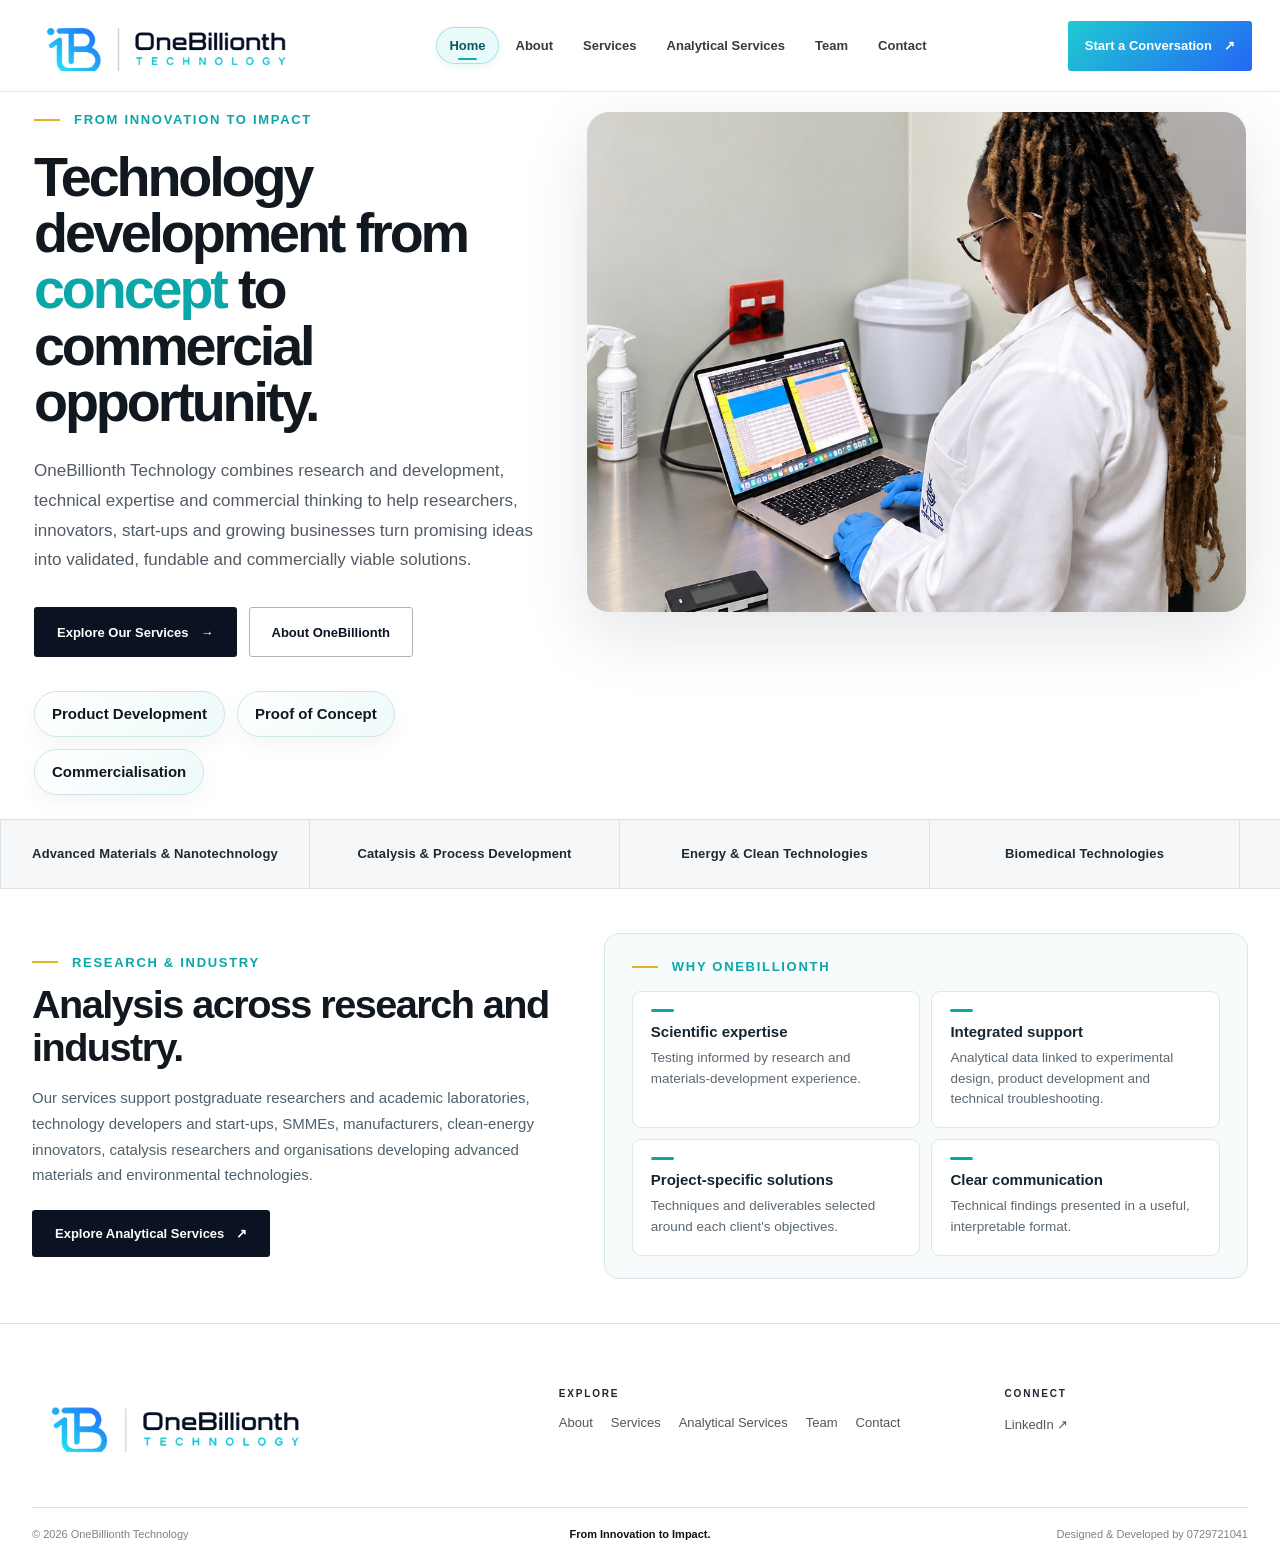
==== commit 98a74196: "Publish approved multipage review with analytical and homepage refinements" ====
--- a/index.html
+++ b/index.html
@@ -1,440 +1,117 @@
-<!doctype html>
+<!DOCTYPE html>
+
 <html lang="en">
 <head>
-  <meta charset="utf-8" />
-  <meta name="viewport" content="width=device-width, initial-scale=1" />
-  <meta name="description" content="OneBillionth Technology supports product development, proof of concept, technology commercialisation, funding and science, technology and innovation training." />
-  <meta name="theme-color" content="#ffffff" />
-  <title>OneBillionth Technology | From Innovation to Impact</title>
-  <link rel="icon" href="assets/favicon.ico" />
-  <link rel="stylesheet" href="home.css" />
+<meta charset="utf-8"/>
+<meta content="width=device-width, initial-scale=1" name="viewport"/>
+<meta content="OneBillionth Technology supports product development, proof of concept, technology commercialisation, funding and science, technology and innovation training." name="description"/>
+<meta content="#ffffff" name="theme-color"/>
+<title>OneBillionth Technology | From Innovation to Impact</title>
+<link href="assets/favicon.ico" rel="icon"/>
+<link href="home.css" rel="stylesheet"/>
 </head>
 <body>
-  <div class="page-progress" id="pageProgress"></div>
-
-  <header class="site-header" id="siteHeader">
-    <a class="brand" href="#home" aria-label="OneBillionth Technology home">
-      <img src="assets/onebillionth-horizontal.png" alt="OneBillionth Technology" />
-    </a>
-
-    <nav class="desktop-nav" aria-label="Primary navigation">
-      <a class="active" href="#home">Home</a>
-      <a href="#about">About</a>
-      <a href="#services">Services</a>
-      <a href="analytical-services/index.html">Analytical Services</a>
-      <a href="#team">Team</a>
-      <a href="#contact">Contact</a>
-    </nav>
-
-    <a class="button button-primary desktop-cta" href="#contact">Start a Conversation <span>↗</span></a>
-
-    <button class="menu-button" id="menuButton" aria-label="Open menu" aria-expanded="false">
-      <span></span><span></span>
-    </button>
-    <div class="mobile-menu" id="mobileMenu" aria-hidden="true">
-      <a href="#home">Home</a>
-      <a href="#about">About</a>
-      <a href="#services">Services</a>
-      <a href="analytical-services/index.html">Analytical Services</a>
-      <a href="#team">Team</a>
-      <a href="#contact">Contact</a>
-    </div>
-  </header>
-
-  <main>
-    <section class="hero-home page-anchor" id="home">
-      <div class="hero-home-inner">
-        <div class="hero-home-copy reveal">
-          <div class="eyebrow">FROM INNOVATION TO IMPACT</div>
-          <h1>Technology development from <span>concept</span> to commercial opportunity.</h1>
-          <p>OneBillionth Technology combines research and development, technical expertise, funding and commercial thinking to help researchers, innovators, start-ups and growing businesses turn promising ideas into validated, fundable and commercially viable solutions.</p>
-          <div class="hero-actions">
-            <a class="button button-primary" href="#services">Explore Our Services <span>→</span></a>
-            <a class="button button-outline" href="#about">About OneBillionth</a>
-          </div>
-          <div class="hero-focus" aria-label="Core focus areas">
-            <span>Product Development</span>
-            <span>Proof of Concept</span>
-            <span>Commercialisation</span>
-          </div>
-        </div>
-
-        <div class="hero-photo reveal">
-          <img src="assets/home/product-development.jpg" alt="Scientist working with research data during product development" />
-        </div>
-      </div>
-    </section>
-
-    <section class="focus-strip" aria-label="OneBillionth technical focus">
-      <div class="focus-strip-track">
-        <div class="focus-strip-group">
-          <span>Advanced Materials &amp; Nanotechnology</span>
-          <span>Catalysis &amp; Process Development</span>
-          <span>Energy &amp; Clean Technologies</span>
-          <span>Biomedical Technologies</span>
-          <span>Research-to-Market</span>
-        </div>
-        <div class="focus-strip-group" aria-hidden="true">
-          <span>Advanced Materials &amp; Nanotechnology</span>
-          <span>Catalysis &amp; Process Development</span>
-          <span>Energy &amp; Clean Technologies</span>
-          <span>Biomedical Technologies</span>
-          <span>Research-to-Market</span>
-        </div>
-      </div>
-    </section>
-
-    <section class="section page-anchor" id="about">
-      <div class="about-layout">
-        <div class="about-copy reveal">
-          <div class="section-kicker">ABOUT ONEBILLIONTH</div>
-          <h2>Where scientific depth meets commercial direction.</h2>
-          <p>OneBillionth Technology is a specialist innovation, research and development, funding and commercialisation consultancy. We work at the intersection of science, technology, business and sustainability, helping clients move from technical potential to practical application and commercial opportunity.</p>
-          <p>Our team understands that a great technology is only one part of the innovation journey. Progress also depends on validation, intellectual property, funding pathways, commercial models, regulatory considerations, scale-up and routes to market.</p>
-          <div class="about-actions">
-            <a class="text-link" href="#services">See how we support innovation <span>→</span></a>
-          </div>
-        </div>
-        <div class="about-photo reveal">
-          <img src="assets/home/hero-research-discussion.jpg" alt="OneBillionth team discussing a research and technology development project" />
-        </div>
-      </div>
-
-      <div class="principles-grid reveal">
-        <article>
-          <span>MISSION</span>
-          <h3>Bridge the gap between innovation and commercial opportunity.</h3>
-          <p>Helping entrepreneurs, researchers and businesses develop clear, credible and fundable strategies for growth.</p>
-        </article>
-        <article class="principle-accent">
-          <span>VISION</span>
-          <h3>A trusted innovation and commercialisation partner for Africa.</h3>
-          <p>Supporting technology-driven businesses in transforming ideas into sustainable enterprises and real-world impact.</p>
-        </article>
-        <article>
-          <span>OUR APPROACH</span>
-          <h3>Technical depth. Commercial thinking. Clear pathways forward.</h3>
-          <p>We combine scientific understanding with business and commercial thinking so technical value is never lost in the business case.</p>
-        </article>
-      </div>
-    </section>
-
-    <section class="photo-story-section">
-      <div class="section photo-story-layout">
-        <div class="photo-story-copy reveal">
-          <div class="section-kicker">TECHNICAL ENVIRONMENT</div>
-          <h2>R&amp;D environments that support practical technology development.</h2>
-          <p>OneBillionth works across laboratory, product-development and project-planning settings where scientific evidence, technical feasibility and commercial direction are developed together.</p>
-          <p>These environments support concept validation, materials research, process development, proof-of-concept work and the technical evidence required for funding and commercialisation decisions.</p>
-        </div>
-        <div class="photo-story-grid">
-          <figure class="photo-story-large reveal"><img src="assets/home/lab-collaboration.jpg" alt="Scientists carrying out laboratory work during product development" /></figure>
-          <figure class="reveal"><img src="assets/home/materials-samples.jpg" alt="Material samples in a laboratory dish" /></figure>
-          <figure class="reveal"><img src="assets/home/chemistry-validation.jpg" alt="Laboratory glassware used in validation work" /></figure>
-        </div>
-      </div>
-    </section>
-
-    <section class="services-section page-anchor" id="services">
-      <div class="section">
-        <div class="section-intro reveal">
-          <div>
-            <div class="section-kicker">WHAT WE DO</div>
-            <h2>Support built around real technology development.</h2>
-          </div>
-          <p class="section-intro-lead">We support the technical and commercial stages of innovation — from proof-of-concept and experimental validation to funding readiness, technology commercialisation and market-entry planning.</p>
-        </div>
-
-        <div class="primary-services-grid">
-          <article class="primary-service primary-service-feature reveal">
-            <div class="primary-service-image">
-              <img src="assets/slideshow/33-onebillionth-laboratory-6801-landscape.jpg" alt="Scientist carrying out laboratory product-development work" />
-            </div>
-            <div class="primary-service-copy">
-              <span class="service-label">PRIMARY FOCUS</span>
-              <h3>Product Development &amp; Proof of Concept</h3>
-              <p>We help transform scientific ideas, research outputs and early-stage concepts into validated, technically credible and commercially relevant solutions.</p>
-              <ul>
-                <li>Concept and proof-of-concept development</li>
-                <li>Experimental design and validation</li>
-                <li>Technical feasibility assessments</li>
-                <li>Materials and process optimisation</li>
-                <li>Laboratory-to-pilot scale-up support</li>
-              </ul>
-            </div>
-          </article>
-
-          <article class="primary-service reveal">
-            <span class="service-label">COMMERCIALISATION</span>
-            <h3>Technology Commercialisation Strategy</h3>
-            <p>Technology readiness, market-entry planning, product positioning, route-to-market, strategic partnerships and research-to-market planning.</p>
-          </article>
-
-          <article class="primary-service reveal">
-            <span class="service-label">FUNDING</span>
-            <h3>Funding Applications &amp; Grant Proposal Development</h3>
-            <p>Funding readiness, proposal development, innovation descriptions, project plans, budgets, impact statements and funding motivations.</p>
-          </article>
-
-          <article class="primary-service primary-service-accent reveal">
-            <span class="service-label">CAPABILITY BUILDING</span>
-            <h3>Science, Technology &amp; Innovation Education and Training</h3>
-            <p>Practical, industry-focused training in technical disciplines, research methods, innovation skills, commercialisation and funding readiness.</p>
-          </article>
-        </div>
-
-        <div aria-label="Analytical and laboratory services" class="analytical-main-callout reveal">
-<div class="analytical-main-callout-copy">
-<span class="service-label">SPECIALIST LABORATORY SERVICES</span>
-<h3>Analytical &amp; Laboratory Services</h3>
-<p>Explore materials characterisation, spectroscopy, electrochemical testing and related laboratory support, with analysis tailored to your research or development requirements.</p>
+<div class="page-progress" id="pageProgress"></div>
+<header class="site-header" id="siteHeader">
+<a aria-label="OneBillionth Technology home" class="brand" href="index.html">
+<img alt="OneBillionth Technology" src="assets/onebillionth-horizontal.png"/>
+</a>
+<nav aria-label="Primary navigation" class="desktop-nav">
+<a aria-current="page" class="active" href="index.html">Home</a>
+<a href="about.html">About</a>
+<a href="services.html">Services</a>
+<a href="analytical-services/index.html">Analytical Services</a>
+<a href="team.html">Team</a>
+<a href="contact.html">Contact</a>
+</nav>
+<a class="button button-primary desktop-cta" href="contact.html">Start a Conversation <span>↗</span></a>
+<button aria-expanded="false" aria-label="Open menu" class="menu-button" id="menuButton">
+<span></span><span></span>
+</button>
+<div aria-hidden="true" class="mobile-menu" id="mobileMenu">
+<a aria-current="page" class="active" href="index.html">Home</a>
+<a href="about.html">About</a>
+<a href="services.html">Services</a>
+<a href="analytical-services/index.html">Analytical Services</a>
+<a href="team.html">Team</a>
+<a href="contact.html">Contact</a>
 </div>
+</header>
+<main>
+<section class="hero-home page-anchor" id="home">
+<div class="hero-home-inner">
+<div class="hero-home-copy reveal">
+<div class="eyebrow">FROM INNOVATION TO IMPACT</div>
+<h1>Technology development from <span>concept</span> to commercial opportunity.</h1>
+<p>OneBillionth Technology combines research and development, technical expertise and commercial thinking to help researchers, innovators, start-ups and growing businesses turn promising ideas into validated, fundable and commercially viable solutions.</p>
+<div class="hero-actions">
+<a class="button button-primary" href="services.html">Explore Our Services <span>→</span></a>
+<a class="button button-outline" href="about.html">About OneBillionth</a>
+</div>
+<div aria-label="Core focus areas" class="hero-focus">
+<span>Product Development</span>
+<span>Proof of Concept</span>
+<span>Commercialisation</span>
+</div>
+</div>
+<div class="hero-photo reveal">
+<img alt="Scientist working with research data during product development" src="assets/home/product-development.jpg"/>
+</div>
+</div>
+</section>
+<section aria-label="OneBillionth technical focus" class="focus-strip">
+<div class="focus-strip-track">
+<div class="focus-strip-group">
+<span>Advanced Materials &amp; Nanotechnology</span>
+<span>Catalysis &amp; Process Development</span>
+<span>Energy &amp; Clean Technologies</span>
+<span>Biomedical Technologies</span>
+<span>Research-to-Market</span>
+</div>
+<div aria-hidden="true" class="focus-strip-group">
+<span>Advanced Materials &amp; Nanotechnology</span>
+<span>Catalysis &amp; Process Development</span>
+<span>Energy &amp; Clean Technologies</span>
+<span>Biomedical Technologies</span>
+<span>Research-to-Market</span>
+</div>
+</div>
+</section>
+<section aria-labelledby="homeAnalyticalHeading" class="home-analytical-insights">
+<div class="section home-insights-inner">
+<div class="home-insights-intro reveal">
+<div class="section-kicker">RESEARCH &amp; INDUSTRY</div>
+<h2 id="homeAnalyticalHeading">Analysis across research and industry.</h2>
+<p class="home-insights-description">Our services support postgraduate researchers and academic laboratories, technology developers and start-ups, SMMEs, manufacturers, clean-energy innovators, catalysis researchers and organisations developing advanced materials and environmental technologies.</p>
 <a class="button button-primary" href="analytical-services/index.html">Explore Analytical Services <span aria-hidden="true">↗</span></a>
 </div>
-
-        <div class="technical-capabilities reveal">
-          <div>
-            <span>ADVANCED MATERIALS &amp; NANOTECHNOLOGY</span>
-            <p>Material synthesis, characterisation, optimisation, functionalisation and performance evaluation.</p>
-          </div>
-          <div>
-            <span>CATALYSIS &amp; PROCESS DEVELOPMENT</span>
-            <p>Catalyst development, process optimisation, reaction development and performance evaluation.</p>
-          </div>
-          <div>
-            <span>BIOMEDICAL &amp; ANTIMICROBIAL TECHNOLOGIES</span>
-            <p>Antimicrobial materials, biomedical development, preclinical support and experimental interpretation.</p>
-          </div>
-          <div>
-            <span>ENERGY &amp; CLEAN TECHNOLOGIES</span>
-            <p>Energy-storage materials, renewable energy technologies, fuel cells, electrocatalysis and clean technology development.</p>
-          </div>
-        </div>
-
-        <div class="rd-slideshow reveal" data-slideshow aria-label="OneBillionth research and laboratory image slideshow">
-          <div class="rd-slides">
-            <figure class="rd-slide active"><img src="assets/slideshow/07-onebillionth-img-4327.jpg" alt="OneBillionth Technology research and laboratory photograph 1" /></figure>
-            <figure class="rd-slide"><img src="assets/slideshow/08-onebillionth-img-4506.jpg" alt="OneBillionth Technology research and laboratory photograph 2" loading="lazy" decoding="async" /></figure>
-            <figure class="rd-slide"><img src="assets/slideshow/09-onebillionth-img-4804.jpg" alt="OneBillionth Technology research and laboratory photograph 3" loading="lazy" decoding="async" /></figure>
-            <figure class="rd-slide"><img src="assets/slideshow/10-onebillionth-img-4805.jpg" alt="OneBillionth Technology research and laboratory photograph 4" loading="lazy" decoding="async" /></figure>
-            <figure class="rd-slide"><img src="assets/slideshow/11-onebillionth-img-5172.jpg" alt="OneBillionth Technology research and laboratory photograph 5" loading="lazy" decoding="async" /></figure>
-            <figure class="rd-slide"><img src="assets/slideshow/12-onebillionth-img-5571.jpg" alt="OneBillionth Technology research and laboratory photograph 6" loading="lazy" decoding="async" /></figure>
-            <figure class="rd-slide"><img src="assets/slideshow/13-onebillionth-img-5574.jpg" alt="OneBillionth Technology research and laboratory photograph 7" loading="lazy" decoding="async" /></figure>
-            <figure class="rd-slide"><img src="assets/slideshow/14-onebillionth-img-5585.jpg" alt="OneBillionth Technology research and laboratory photograph 8" loading="lazy" decoding="async" /></figure>
-            <figure class="rd-slide"><img src="assets/slideshow/19-onebillionth-laboratory-6786-landscape.jpg" alt="OneBillionth Technology research and laboratory photograph 9" loading="lazy" decoding="async" /></figure>
-            <figure class="rd-slide"><img src="assets/slideshow/20-onebillionth-laboratory-6788-landscape.jpg" alt="OneBillionth Technology research and laboratory photograph 10" loading="lazy" decoding="async" /></figure>
-            <figure class="rd-slide"><img src="assets/slideshow/21-onebillionth-laboratory-6789-landscape.jpg" alt="OneBillionth Technology research and laboratory photograph 11" loading="lazy" decoding="async" /></figure>
-            <figure class="rd-slide"><img src="assets/slideshow/22-onebillionth-laboratory-6790-landscape.jpg" alt="OneBillionth Technology research and laboratory photograph 12" loading="lazy" decoding="async" /></figure>
-            <figure class="rd-slide"><img src="assets/slideshow/23-onebillionth-laboratory-6791-landscape.jpg" alt="OneBillionth Technology research and laboratory photograph 13" loading="lazy" decoding="async" /></figure>
-            <figure class="rd-slide"><img src="assets/slideshow/24-onebillionth-laboratory-6792-landscape.jpg" alt="OneBillionth Technology research and laboratory photograph 14" loading="lazy" decoding="async" /></figure>
-            <figure class="rd-slide"><img src="assets/slideshow/25-onebillionth-laboratory-6793-landscape.jpg" alt="OneBillionth Technology research and laboratory photograph 15" loading="lazy" decoding="async" /></figure>
-            <figure class="rd-slide"><img src="assets/slideshow/26-onebillionth-laboratory-6794-landscape.jpg" alt="OneBillionth Technology research and laboratory photograph 16" loading="lazy" decoding="async" /></figure>
-            <figure class="rd-slide"><img src="assets/slideshow/27-onebillionth-laboratory-6795-landscape.jpg" alt="OneBillionth Technology research and laboratory photograph 17" loading="lazy" decoding="async" /></figure>
-            <figure class="rd-slide"><img src="assets/slideshow/28-onebillionth-laboratory-6796-landscape.jpg" alt="OneBillionth Technology research and laboratory photograph 18" loading="lazy" decoding="async" /></figure>
-            <figure class="rd-slide"><img src="assets/slideshow/29-onebillionth-laboratory-6797-landscape.jpg" alt="OneBillionth Technology research and laboratory photograph 19" loading="lazy" decoding="async" /></figure>
-            <figure class="rd-slide"><img src="assets/slideshow/30-onebillionth-laboratory-6798-landscape.jpg" alt="OneBillionth Technology research and laboratory photograph 20" loading="lazy" decoding="async" /></figure>
-            <figure class="rd-slide"><img src="assets/slideshow/31-onebillionth-laboratory-6799-landscape.jpg" alt="OneBillionth Technology research and laboratory photograph 21" loading="lazy" decoding="async" /></figure>
-            <figure class="rd-slide"><img src="assets/slideshow/32-onebillionth-laboratory-6800-landscape.jpg" alt="OneBillionth Technology research and laboratory photograph 22" loading="lazy" decoding="async" /></figure>
-            <figure class="rd-slide"><img src="assets/slideshow/33-onebillionth-laboratory-6801-landscape.jpg" alt="OneBillionth Technology research and laboratory photograph 23" loading="lazy" decoding="async" /></figure>
-            <figure class="rd-slide"><img src="assets/slideshow/34-onebillionth-laboratory-6802-portrait.jpg" alt="OneBillionth Technology research and laboratory photograph 24" loading="lazy" decoding="async" /></figure>
-            <figure class="rd-slide"><img src="assets/slideshow/35-onebillionth-laboratory-6803-portrait.jpg" alt="OneBillionth Technology research and laboratory photograph 25" loading="lazy" decoding="async" /></figure>
-            <figure class="rd-slide"><img src="assets/slideshow/36-onebillionth-laboratory-6804-landscape.jpg" alt="OneBillionth Technology research and laboratory photograph 26" loading="lazy" decoding="async" /></figure>
-            <figure class="rd-slide"><img src="assets/slideshow/37-onebillionth-laboratory-6805-landscape.jpg" alt="OneBillionth Technology research and laboratory photograph 27" loading="lazy" decoding="async" /></figure>
-            <figure class="rd-slide"><img src="assets/slideshow/38-onebillionth-laboratory-6806-landscape.jpg" alt="OneBillionth Technology research and laboratory photograph 28" loading="lazy" decoding="async" /></figure>
-            <figure class="rd-slide"><img src="assets/slideshow/39-onebillionth-laboratory-6807-landscape.jpg" alt="OneBillionth Technology research and laboratory photograph 29" loading="lazy" decoding="async" /></figure>
-            <figure class="rd-slide"><img src="assets/slideshow/40-onebillionth-laboratory-6808-landscape.jpg" alt="OneBillionth Technology research and laboratory photograph 30" loading="lazy" decoding="async" /></figure>
-            <figure class="rd-slide"><img src="assets/slideshow/41-onebillionth-laboratory-6809-landscape.jpg" alt="OneBillionth Technology research and laboratory photograph 31" loading="lazy" decoding="async" /></figure>
-            <figure class="rd-slide"><img src="assets/slideshow/42-onebillionth-laboratory-6811-landscape.jpg" alt="OneBillionth Technology research and laboratory photograph 32" loading="lazy" decoding="async" /></figure>
-            <figure class="rd-slide"><img src="assets/slideshow/43-onebillionth-laboratory-6812-landscape.jpg" alt="OneBillionth Technology research and laboratory photograph 33" loading="lazy" decoding="async" /></figure>
-            <figure class="rd-slide"><img src="assets/slideshow/44-onebillionth-laboratory-6813-landscape.jpg" alt="OneBillionth Technology research and laboratory photograph 34" loading="lazy" decoding="async" /></figure>
-          </div>
-          <button class="rd-slide-control rd-slide-prev" type="button" aria-label="Previous image">‹</button>
-          <button class="rd-slide-control rd-slide-next" type="button" aria-label="Next image">›</button>
-          <div class="rd-slide-dots" aria-label="Choose slideshow image"></div>
-        </div>
-
-        <div class="support-services reveal">
-          <div class="support-services-title">
-            <div class="section-kicker">ADDITIONAL SUPPORT</div>
-            <h3>Commercial and strategic support around the technology.</h3>
-          </div>
-          <div class="support-services-grid">
-            <article><h4>Business Plans</h4><p>Practical and funder-ready business plans for technology-led ventures and growing businesses.</p></article>
-            <article><h4>Market &amp; Feasibility Research</h4><p>Market landscape, sizing, customer identification, competitor benchmarking and commercial feasibility.</p></article>
-            <article><h4>Innovation Readiness Assessments</h4><p>Technology readiness, validation, IP, market readiness, business model and key development gaps.</p></article>
-            <article><h4>Pitch Decks &amp; Investor Presentations</h4><p>Clear investor-ready narratives covering the solution, market, business model, traction and funding requirement.</p></article>
-            <article><h4>Research &amp; Technical Writing</h4><p>Technical reports, concept notes, research summaries, feasibility documents and commercialisation reports.</p></article>
-            <article><h4>Strategy &amp; Advisory</h4><p>Innovation strategy, funding strategy, business-model refinement, partnerships and growth planning.</p></article>
-          </div>
-        </div>
-      </div>
-    </section>
-
-    <section class="proof-section">
-      <div class="section proof-grid">
-        <div class="proof-photo reveal">
-          <img src="assets/home/lab-equipment.jpg" alt="Laboratory equipment used in research and technology development" />
-        </div>
-        <div class="proof-copy reveal">
-          <div class="section-kicker">FROM RESEARCH TO APPLICATION</div>
-          <h2>Technical depth before commercial claims.</h2>
-          <p>Our multidisciplinary R&amp;D experience allows us to engage with the science behind an innovation, assess what still needs to be demonstrated and help define a credible pathway toward implementation, funding and market readiness.</p>
-          <div class="proof-points">
-            <div><strong>Technical feasibility</strong><span>Assess whether the concept is technically credible and what evidence is still required.</span></div>
-            <div><strong>Experimental validation</strong><span>Support methodology, data interpretation and proof-of-concept development.</span></div>
-            <div><strong>Scale-up support</strong><span>Consider the transition from laboratory development toward pilot and implementation stages.</span></div>
-            <div><strong>Commercial readiness</strong><span>Connect technical progress to funding, market and commercialisation decisions.</span></div>
-          </div>
-          <div class="proof-mini-gallery">
-            <img src="assets/home/lab-equipment-wide.jpg" alt="Laboratory analysis equipment" />
-            <img src="assets/home/glassware-closeup.jpg" alt="Laboratory glassware and sample preparation" />
-          </div>
-        </div>
-      </div>
-    </section>
-
-    <section class="section audience-section">
-      <div class="section-intro compact reveal">
-        <div>
-          <div class="section-kicker">WHO WE WORK WITH</div>
-          <h2>Built for people and organisations moving ideas forward.</h2>
-        </div>
-        <p class="context-lead">We support innovation-led clients who need technical expertise, clearer commercial direction, stronger funding readiness or a practical route from research to application.</p>
-      </div>
-      <div class="audience-grid">
-        <article class="audience-card reveal"><h3>Researchers &amp; Academics</h3><p>Turning research outputs into validated opportunities, funding cases and commercial pathways.</p></article>
-        <article class="audience-card reveal"><h3>Start-ups &amp; Early-stage Businesses</h3><p>Strengthening technology propositions, business cases, funding readiness and market planning.</p></article>
-        <article class="audience-card reveal"><h3>University Spin-outs</h3><p>Supporting the move from research and intellectual property toward structured commercial development.</p></article>
-        <article class="audience-card reveal"><h3>SMMEs</h3><p>Practical innovation, business and funding support for growing product- and technology-led enterprises.</p></article>
-        <article class="audience-card reveal"><h3>R&amp;D Organisations</h3><p>Research planning, technical writing, feasibility, commercialisation and strategic development.</p></article>
-        <article class="audience-card reveal"><h3>Green &amp; Circular Economy Ventures</h3><p>Support for clean technology, materials, resource recovery and sustainability-led innovation.</p></article>
-        <article class="audience-card reveal"><h3>Health &amp; Biotechnology Ventures</h3><p>Technical and commercial support for biomedical, antimicrobial and health-innovation opportunities.</p></article>
-        <article class="audience-card reveal"><h3>Funders, Partners &amp; Innovation Programmes</h3><p>Technical assessment, innovation support, programme planning and commercialisation readiness.</p></article>
-      </div>
-    </section>
-
-    <section class="experience-section">
-      <div class="section experience-layout">
-        <div class="experience-copy reveal">
-          <div class="section-kicker">OUR EXPERIENCE SPANS</div>
-          <h2>Science, technology, business and sustainability.</h2>
-          <p>Our experience spans scientific research, R&amp;D, technology innovation, intellectual property, entrepreneurship, sustainability and research-to-market development.</p>
-        </div>
-        <div class="experience-tags reveal">
-          <span>Nanotechnology</span><span>Advanced Materials</span><span>Energy</span><span>Biotechnology Research</span><span>Water Treatment</span><span>Hydrometallurgy</span><span>Catalysis</span><span>Clean Technologies</span><span>Circular Economy</span><span>Commercialisation</span><span>Funding Readiness</span><span>Research-to-Market</span>
-        </div>
-      </div>
-    </section>
-
-    <section class="process-section">
-      <div class="section">
-        <div class="section-intro compact reveal">
-          <div>
-            <div class="section-kicker">HOW WE WORK</div>
-            <h2>A clear pathway from challenge to progress.</h2>
-          </div>
-          <p class="context-lead">Every engagement is shaped around the client’s innovation, objective and current stage of development.</p>
-        </div>
-        <div class="process-grid">
-          <article class="reveal"><span>01</span><h3>Understand</h3><p>Your innovation, business, objectives and current challenges.</p></article>
-          <article class="reveal"><span>02</span><h3>Assess</h3><p>Technical, funding, market and commercialisation gaps.</p></article>
-          <article class="reveal"><span>03</span><h3>Develop</h3><p>The technical plan, proof of concept, strategy, proposal or commercialisation document required.</p></article>
-          <article class="reveal"><span>04</span><h3>Strengthen</h3><p>The evidence and business case for the intended funder, partner, investor or customer.</p></article>
-          <article class="reveal"><span>05</span><h3>Support</h3><p>Progress toward implementation, scale-up, funding and commercialisation.</p></article>
-        </div>
-      </div>
-    </section>
-
-    <section class="section team-section page-anchor" id="team">
-      <div class="team-heading reveal">
-        <div class="section-kicker">MEET OUR TEAM</div>
-        <h2>Technical people who understand the innovation journey.</h2>
-        <p>Our multidisciplinary team brings practical experience in research and development, product development, technology commercialisation, funding, project management, partnerships and innovation strategy.</p>
-      </div>
-
-      <div class="team-grid">
-        <article class="team-card reveal">
-          <img src="assets/team/Dr Pumza Mente.jpg" alt="Dr Pumza Mente" />
-          <div><h3>Dr Pumza Mente</h3><strong>Chief Executive Officer</strong><p>Innovation, funding, product development and research-to-market strategy.</p></div>
-        </article>
-        <article class="team-card reveal">
-          <img src="assets/team/Dr Siyabonga Nkabinde.jpg" alt="Dr Siyabonga Nkabinde" />
-          <div><h3>Dr Siyabonga Nkabinde</h3><strong>Chief Operating Officer</strong><p>Operations, partnerships, technology scale-up and stakeholder coordination.</p></div>
-        </article>
-        <article class="team-card reveal">
-          <img src="assets/team/Dr Zakhele Ndala.jpg" alt="Dr Zakhele Ndala" />
-          <div><h3>Dr Zakhele Ndala</h3><strong>Commercialisation &amp; Project Management</strong><p>Technology transfer, funding readiness, implementation planning and SMME development.</p></div>
-        </article>
-        <article class="team-card reveal">
-          <img src="assets/team/Dr Ndivhuwo Shumbula.jpg" alt="Dr Ndivhuwo Shumbula" />
-          <div><h3>Dr Ndivhuwo Shumbula</h3><strong>Strategic Innovation &amp; Project Management</strong><p>Innovation strategy, project development, stakeholder engagement and market-readiness pathways.</p></div>
-        </article>
-        <article class="team-card reveal">
-          <img src="assets/team/Dr Thapelo Mofokeng.jpg" alt="Dr Thapelo Mofokeng" />
-          <div><h3>Dr Thapelo Mofokeng</h3><strong>Strategy &amp; Technical Advisory</strong><p>Strategic positioning, technical assessments, partnerships and business-growth strategy.</p></div>
-        </article>
-      </div>
-    </section>
-
-    <section class="contact-section page-anchor" id="contact">
-      <div class="section contact-layout">
-        <div class="contact-copy reveal">
-          <div class="section-kicker">START A CONVERSATION</div>
-          <h2>Have a technology, product or research idea that needs to move forward?</h2>
-          <p>Tell us where the idea is today and what you need to achieve next. We can help identify the technical, proof-of-concept, funding or commercialisation support required.</p>
-          <div class="contact-details">
-            <div><span>Email</span><a href="mailto:1billionthtech@gmail.com">1billionthtech@gmail.com</a></div>
-            <div><span>LinkedIn</span><a href="https://www.linkedin.com/company/onebillionth-technology/" target="_blank" rel="noreferrer">OneBillionth Technology ↗</a></div>
-          </div>
-        </div>
-
-        <form class="contact-form reveal" data-review-form>
-          <div class="field-grid">
-            <label>Full name<input name="name" required /></label>
-            <label>Email address<input name="email" type="email" required /></label>
-          </div>
-          <label>How can we help?
-            <select name="service">
-              <option>Product development & proof of concept</option>
-              <option>Technology commercialisation</option>
-              <option>Funding applications & grants</option>
-              <option>Science, technology & innovation training</option>
-              <option>Business planning</option>
-              <option>Market & feasibility research</option>
-              <option>Research & technical writing</option>
-              <option>Strategy & advisory</option>
-              <option>Other</option>
-            </select>
-          </label>
-          <label>Tell us about your project<textarea name="message" rows="6"></textarea></label>
-          <button class="button button-primary" type="submit">Send Enquiry <span>→</span></button>
-          <p class="form-note"></p>
-        </form>
-      </div>
-    </section>
-  </main>
-
-  <footer class="site-footer">
-    <div class="footer-main">
-      <a class="footer-logo" href="#home"><img src="assets/onebillionth-horizontal.png" alt="OneBillionth Technology" /></a>
-      <div class="footer-nav">
-        <strong>Explore</strong>
-        <div><a href="#about">About</a><a href="#services">Services</a>
-      <a href="analytical-services/index.html">Analytical Services</a><a href="#team">Team</a><a href="#contact">Contact</a></div>
-      </div>
-      <div class="footer-contact">
-        <strong>Connect</strong>
-        <a href="https://www.linkedin.com/company/onebillionth-technology/" target="_blank" rel="noreferrer">LinkedIn ↗</a>
-      </div>
-    </div>
-    <div class="footer-bottom">
-      <span>© 2026 OneBillionth Technology</span>
-      <span>From Innovation to Impact.</span>
-      <span>Designed &amp; Developed by 0729721041</span>
-    </div>
-  </footer>
-
-  <button class="back-top" id="backTop" aria-label="Back to top">↑</button>
-  <script src="script.js"></script>
+<div aria-label="Why OneBillionth Technology" class="home-why-panel reveal">
+<div class="section-kicker">WHY ONEBILLIONTH</div>
+<div class="home-benefit-grid"><div class="home-benefit"><strong>Scientific expertise</strong><p>Testing informed by research and materials-development experience.</p></div><div class="home-benefit"><strong>Integrated support</strong><p>Analytical data linked to experimental design, product development and technical troubleshooting.</p></div><div class="home-benefit"><strong>Project-specific solutions</strong><p>Techniques and deliverables selected around each client's objectives.</p></div><div class="home-benefit"><strong>Clear communication</strong><p>Technical findings presented in a useful, interpretable format.</p></div></div>
+</div>
+</div>
+</section>
+</main>
+<footer class="site-footer">
+<div class="footer-main">
+<a class="footer-logo" href="index.html"><img alt="OneBillionth Technology" src="assets/onebillionth-horizontal.png"/></a>
+<div class="footer-nav">
+<strong>Explore</strong>
+<div><a href="about.html">About</a><a href="services.html">Services</a>
+<a href="analytical-services/index.html">Analytical Services</a><a href="team.html">Team</a><a href="contact.html">Contact</a></div>
+</div>
+<div class="footer-contact">
+<strong>Connect</strong>
+<a href="https://www.linkedin.com/company/onebillionth-technology/" rel="noreferrer" target="_blank">LinkedIn ↗</a>
+</div>
+</div>
+<div class="footer-bottom">
+<span>© 2026 OneBillionth Technology</span>
+<span>From Innovation to Impact.</span>
+<span>Designed &amp; Developed by 0729721041</span>
+</div>
+</footer>
+<button aria-label="Back to top" class="back-top" id="backTop">↑</button>
+<script src="script.js"></script>
 </body>
-</html>
+</html>
--- a/home.css
+++ b/home.css
@@ -894,3 +894,182 @@
   .hero-home{padding-block:22px 26px}
   .hero-home-inner{align-items:start}
 }
+
+
+/* Multipage refinement update */
+body.subpage .hero-home{padding-top:clamp(2.5rem,5vw,4.5rem);padding-bottom:clamp(2.5rem,5vw,4rem);}
+.page-overview-links{padding-top:3.5rem;padding-bottom:3.5rem;}
+.page-card-grid{display:grid;grid-template-columns:repeat(5,minmax(0,1fr));gap:1rem;margin-top:2rem;}
+.page-card{display:flex;flex-direction:column;gap:.8rem;padding:1.4rem;border:1px solid var(--line);border-radius:1.2rem;background:#fff;color:inherit;text-decoration:none;transition:transform .2s ease, box-shadow .2s ease, border-color .2s ease;}
+.page-card:hover{transform:translateY(-3px);box-shadow:0 16px 30px rgba(7,19,35,.08);border-color:rgba(19,192,210,.28);}
+.page-card span{font-size:.75rem;letter-spacing:.16em;text-transform:uppercase;color:var(--accent);font-weight:700;}
+.page-card h3{font-size:1.15rem;line-height:1.25;margin:0;color:var(--ink);}
+.page-card p{margin:0;color:var(--muted);font-size:.96rem;line-height:1.65;}
+.subpage-hero .hero-photo img{min-height:420px;object-fit:cover;}
+@media (max-width:1100px){.page-card-grid{grid-template-columns:repeat(2,minmax(0,1fr));}}
+@media (max-width:680px){.page-card-grid{grid-template-columns:1fr;}}
+
+
+/* Client's 29 October marked review — multipage-only refinements.
+   Preserve approved logo, palette and written content. */
+@media (min-width: 1041px) {
+  .site-header { grid-template-columns: minmax(230px,280px) minmax(0,1fr) auto; gap:16px; }
+  .desktop-nav { gap:4px; }
+}
+.desktop-nav a {
+  padding:11px 13px;
+  border-radius:999px;
+  transition:color .2s, background .2s,box-shadow .2s;
+}
+.desktop-nav a::after { display:none; }
+.desktop-nav a:hover { color:#066f79; background:#f1fafb; }
+.desktop-nav a.active,
+.desktop-nav a[aria-current="page"] {
+  color:#075961;
+  background:#e9fafb;
+  box-shadow:inset 0 0 0 1px #afe1e4, 0 2px 7px rgba(13,150,159,.10);
+  font-weight:800;
+}
+.desktop-nav a.active::before,
+.desktop-nav a[aria-current="page"]::before {
+  content:"";position:absolute;left:35%;right:35%;bottom:4px;height:2px;
+  border-radius:99px;background:#0baeb7;
+}
+.mobile-menu a.active,.mobile-menu a[aria-current="page"] {
+  color:#075961;background:#e9fafb;border-left:3px solid #0aa9ae;
+  border-radius:6px;padding-left:12px;
+}
+.eyebrow,.section-kicker{font-size:12px;letter-spacing:1.7px}
+.principles-grid article span,.service-label{font-size:11.5px;letter-spacing:1.1px}
+body.subpage .hero-home{padding-top:25px;padding-bottom:27px}
+body.subpage .hero-home-inner{align-items:start}
+body.subpage .hero-home-copy{padding-top:7px}
+body.subpage .hero-photo,body.subpage .hero-photo img{height:405px;min-height:405px;max-height:405px}
+body.subpage .hero-photo img{object-position:center;object-fit:cover}
+body.subpage .section{padding-top:38px;padding-bottom:38px}
+body.subpage .photo-story-section>.section{padding-top:30px;padding-bottom:34px}
+body.subpage .services-section>.section{padding-top:34px;padding-bottom:39px}
+body.subpage .proof-section>.section{padding-top:38px;padding-bottom:38px}
+body.subpage .team-section{padding-top:32px;padding-bottom:42px}
+body.subpage .experience-section>.section{padding-top:32px;padding-bottom:32px}
+body.subpage .contact-section>.section{padding-top:38px;padding-bottom:43px}
+body.subpage .section-intro{margin-bottom:23px}
+body.subpage .principles-grid{margin-top:31px}
+body.subpage .principles-grid article{min-height:200px;padding:24px 27px}
+body.subpage .about-layout{gap:42px}
+body.subpage .about-photo img{height:430px;object-position:center}
+body.subpage .proof-grid{gap:38px;grid-template-columns:minmax(0,.84fr) minmax(0,1.16fr)}
+body.subpage .proof-photo{display:flex;align-items:center;justify-content:center;background:#f4f8f9;border-radius:13px;overflow:hidden}
+body.subpage .proof-photo img{height:430px;width:100%;object-fit:contain;object-position:center}
+body.subpage .proof-copy>p{font-size:15px;line-height:1.65}
+body.subpage .proof-points{margin-top:20px}
+body.subpage .proof-points div{padding:17px}
+body.subpage .support-services{margin-top:35px;padding-top:27px}
+body.subpage .process-section>.section{padding-top:37px;padding-bottom:39px}
+body.subpage .audience-section{padding-top:37px;padding-bottom:39px}
+body.subpage .team-heading{margin-bottom:30px}
+body.subpage .page-card-grid{margin-top:18px}
+body.subpage .team-section h2,body.subpage .about-copy h2{font-size:clamp(37px,3vw,47px)}
+@media(max-width:1040px){
+ .desktop-nav{gap:3px}
+ .desktop-nav a{font-size:12px;padding:9px 8px}
+}
+@media(max-width:760px){
+ body.subpage .hero-home{padding-top:18px;padding-bottom:23px}
+ body.subpage .hero-photo,body.subpage .hero-photo img{height:280px;min-height:280px;max-height:280px}
+ body.subpage .section,body.subpage .proof-section>.section{padding-top:28px;padding-bottom:30px}
+ body.subpage .principles-grid{margin-top:22px}
+ body.subpage .proof-photo img{height:auto;max-height:320px}
+ body.subpage .about-photo img{height:auto;max-height:390px}
+ .eyebrow,.section-kicker{font-size:11.5px}
+}
+
+
+/* Final size and spacing check — smaller subpage hero, tighter mobile badges. */
+body.subpage .hero-home h1{font-size:clamp(37px,3.6vw,52px);line-height:1.06;letter-spacing:-2.4px;margin:14px 0 18px}
+body.subpage .hero-home-copy>p{font-size:15.5px;line-height:1.65}
+body.subpage .hero-actions{margin-top:22px}
+body.subpage .hero-focus{margin-top:20px;gap:9px}
+body.subpage .hero-focus span{min-height:37px;font-size:13px;padding:9px 13px;line-height:1.12}
+body.subpage .hero-photo,body.subpage .hero-photo img{height:360px;min-height:360px;max-height:360px}
+@media(max-width:760px){
+  body.subpage .hero-home h1{font-size:clamp(34px,8.9vw,43px);line-height:1.06;letter-spacing:-1.75px}
+  body.subpage .hero-home-copy>p{font-size:14.5px;line-height:1.62}
+  body.subpage .hero-actions{margin-top:18px}
+  body.subpage .hero-focus{display:flex;flex-wrap:wrap;gap:7px;margin-top:14px}
+  body.subpage .hero-focus span{width:auto;min-height:34px;padding:8px 10px;font-size:12.5px}
+  body.subpage .hero-photo,body.subpage .hero-photo img{height:260px;min-height:260px;max-height:260px}
+  html,body{overflow-x:clip}
+}
+
+
+/* 10 November homepage-only move of approved Analytical Services content. */
+.home-analytical-insights{
+  background:#fff;
+  border-bottom:1px solid var(--line);
+}
+.home-insights-inner{
+  display:grid;
+  grid-template-columns:minmax(0,.90fr) minmax(0,1.10fr);
+  align-items:center;
+  gap:clamp(24px,3.5vw,54px);
+  padding-top:44px;
+  padding-bottom:44px;
+}
+.home-insights-intro h2{
+  margin:13px 0 15px;
+  font-size:clamp(32px,3.1vw,46px);
+  line-height:1.1;
+  letter-spacing:-1.55px;
+  font-weight:730;
+  color:#111820;
+  max-width:650px;
+}
+.home-insights-description{
+  color:#4e606b;
+  font-size:clamp(15px,1.04vw,16px);
+  line-height:1.72;
+  margin:0 0 22px;
+  max-width:685px;
+}
+.home-insights-intro .button{min-height:47px}
+.home-why-panel{
+  border:1px solid #d9e6e9;
+  border-radius:15px;
+  background:#f7fbfb;
+  padding:25px 27px 22px;
+}
+.home-why-panel>.section-kicker{margin-bottom:17px}
+.home-benefit-grid{
+  display:grid;
+  grid-template-columns:repeat(2,minmax(0,1fr));
+  gap:11px;
+}
+.home-benefit{
+  border:1px solid #dce8ea;
+  border-radius:9px;
+  background:#fff;
+  padding:17px 18px;
+  min-height:115px;
+}
+.home-benefit::before{
+  content:"";display:block;width:23px;height:3px;
+  background:var(--teal-deep);border-radius:3px;margin-bottom:11px;
+}
+.home-benefit strong{display:block;color:#152633;font-size:15px;line-height:1.25;margin-bottom:6px}
+.home-benefit p{margin:0;color:#5c6872;font-size:13.5px;line-height:1.54}
+/* Slightly larger section eyebrow labels on all pages, not large body headings. */
+.eyebrow,.section-kicker{font-size:13px;letter-spacing:1.7px}
+@media(max-width:1000px){
+  .home-insights-inner{grid-template-columns:1fr;gap:24px;padding-top:35px;padding-bottom:35px}
+  .home-insights-intro h2{max-width:none}
+  .home-insights-description{max-width:900px}
+}
+@media(max-width:650px){
+  .home-insights-inner{padding-top:28px;padding-bottom:30px;gap:20px}
+  .home-insights-intro h2{font-size:clamp(31px,8vw,39px);letter-spacing:-1.1px}
+  .home-why-panel{padding:18px 16px}
+  .home-benefit-grid{grid-template-columns:1fr;gap:9px}
+  .home-benefit{padding:15px 16px;min-height:auto}
+  .eyebrow,.section-kicker{font-size:12.5px;letter-spacing:1.5px}
+}
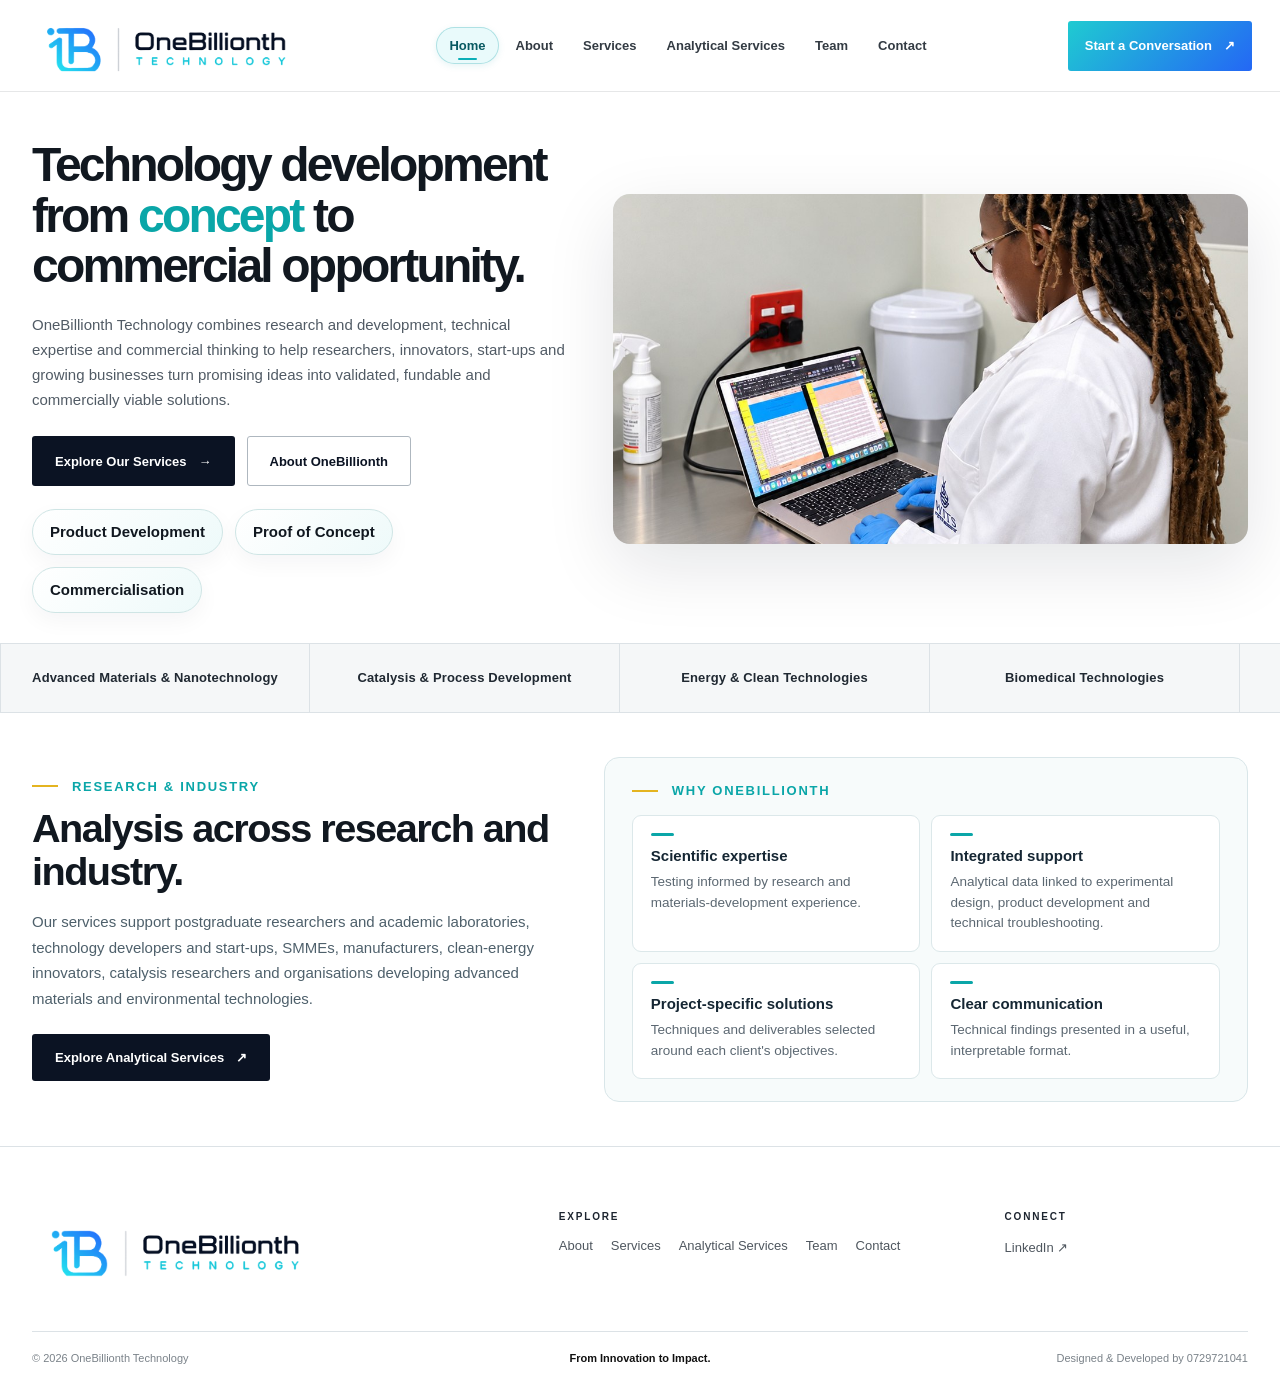
==== commit 66f88059: "Remove homepage hero eyebrow label" ====
--- a/index.html
+++ b/index.html
@@ -41,7 +41,6 @@
 <section class="hero-home page-anchor" id="home">
 <div class="hero-home-inner">
 <div class="hero-home-copy reveal">
-<div class="eyebrow">FROM INNOVATION TO IMPACT</div>
 <h1>Technology development from <span>concept</span> to commercial opportunity.</h1>
 <p>OneBillionth Technology combines research and development, technical expertise and commercial thinking to help researchers, innovators, start-ups and growing businesses turn promising ideas into validated, fundable and commercially viable solutions.</p>
 <div class="hero-actions">
--- a/home.css
+++ b/home.css
@@ -1073,3 +1073,112 @@
   .home-benefit{padding:15px 16px;min-height:auto}
   .eyebrow,.section-kicker{font-size:12.5px;letter-spacing:1.5px}
 }
+
+
+/* 11 November 2026 | widescreen proportionality correction
+   The earlier full-viewport hero override conflicted with the bounded
+   navigation/section grid. Keep all hero contents aligned with --max.
+   Changes below are intentionally restricted to desktop/tablet layout. */
+@media (min-width: 1180px) {
+  .hero-home-inner,
+  body.subpage .hero-home-inner {
+    width: min(var(--max), calc(100% - 64px));
+    max-width: var(--max);
+    grid-template-columns: minmax(0, .92fr) minmax(0, 1.08fr);
+    gap: clamp(34px, 3.2vw, 62px);
+    align-items: center;
+  }
+  .hero-home {
+    padding-top: 32px;
+    padding-bottom: 30px;
+  }
+  .hero-home-copy,
+  body.subpage .hero-home-copy {
+    padding-top: 0;
+    align-self: center;
+  }
+  .hero-photo {
+    height: clamp(350px, 26vw, 460px);
+    min-height: 0;
+    max-height: 460px;
+    border-radius: 17px;
+    align-self: center;
+  }
+  .hero-photo img {
+    display: block;
+    width: 100%;
+    height: 100%;
+    min-height: 0;
+    max-height: none;
+    object-fit: cover;
+  }
+  .hero-home h1 {
+    font-size: clamp(48px, 3.35vw, 63px);
+    line-height: 1.055;
+    letter-spacing: -2.8px;
+    margin: 16px 0 20px;
+  }
+  .hero-home-copy > p {
+    max-width: 620px;
+    font-size: clamp(15px, .89vw, 17px);
+    line-height: 1.67;
+  }
+  .hero-actions { margin-top: 24px; }
+  .hero-focus { margin-top: 23px; }
+
+  body.subpage .hero-home {
+    padding-top: 27px;
+    padding-bottom: 27px;
+  }
+  body.subpage .hero-photo,
+  body.subpage .hero-photo img {
+    height: clamp(332px, 22vw, 395px);
+    min-height: 0;
+    max-height: 395px;
+  }
+  body.subpage .hero-home h1 {
+    font-size: clamp(38px, 2.75vw, 52px);
+    line-height: 1.075;
+    letter-spacing: -2.1px;
+    margin: 13px 0 16px;
+  }
+  body.subpage .hero-home-copy > p {
+    font-size: 15.5px;
+    line-height: 1.65;
+    max-width: 590px;
+  }
+  body.subpage .hero-actions { margin-top: 20px; }
+  body.subpage .hero-focus { margin-top: 17px; }
+  body.subpage .hero-focus span {
+    min-height: 33px;
+    padding: 8px 12px;
+    font-size: 12px;
+  }
+  body.subpage .contact-copy h2 {
+    font-size: clamp(34px, 2.75vw, 49px);
+    line-height: 1.11;
+    letter-spacing: -1.8px;
+  }
+}
+@media (min-width: 2200px) {
+  .hero-home-inner, body.subpage .hero-home-inner {
+    width: min(var(--max), calc(100% - 80px));
+  }
+}
+/* Mid-size screens: retain breathing room without leaving a disjointed gap. */
+@media (min-width: 761px) and (max-width: 1179px) {
+  .hero-home-inner {
+    width: calc(100% - 48px);
+    gap: 30px;
+  }
+  .hero-home { padding-top: 24px; padding-bottom: 24px; }
+  .hero-home h1 { font-size: clamp(41px, 4.2vw, 55px); letter-spacing: -2px; }
+  .hero-photo { height: 390px; min-height: 0; }
+  .hero-photo img { height: 100%; object-fit: cover; }
+  body.subpage .hero-photo,
+  body.subpage .hero-photo img {
+    height: 325px;
+    min-height: 0;
+    max-height: 325px;
+  }
+}
